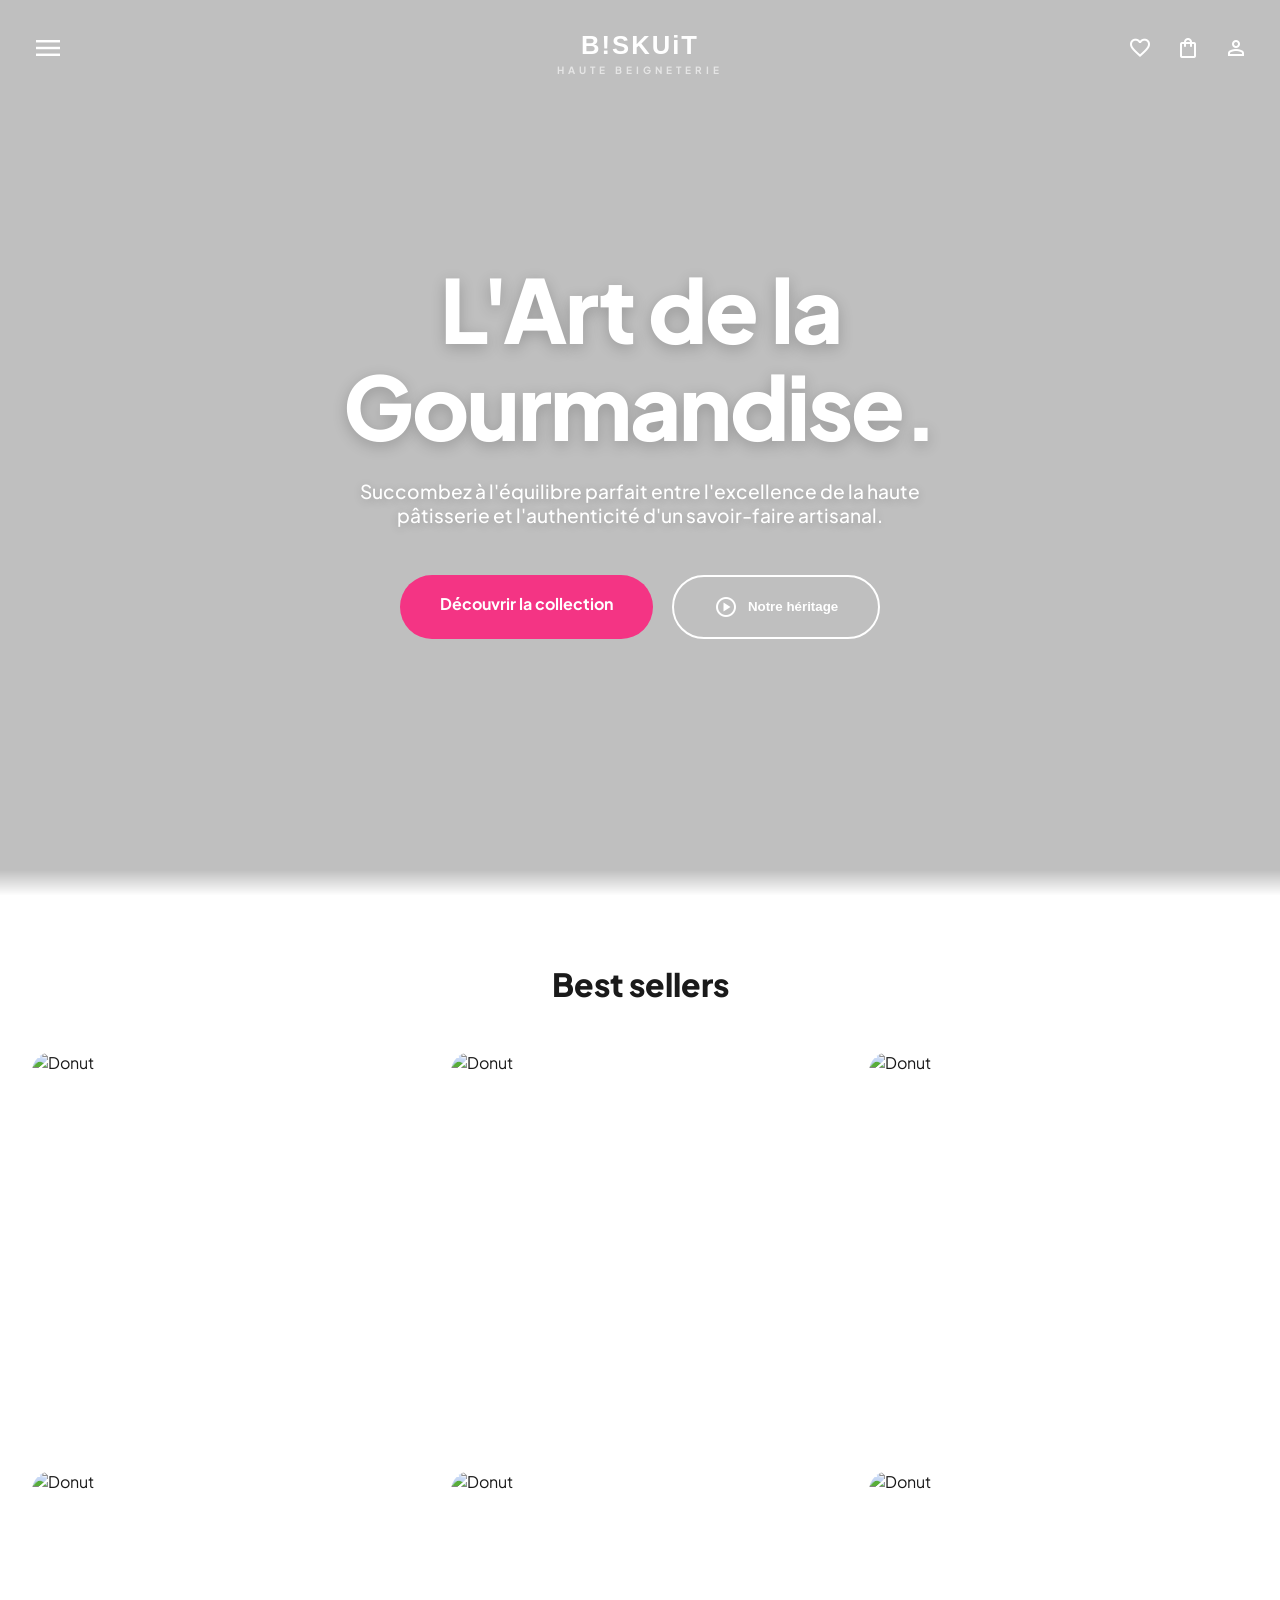
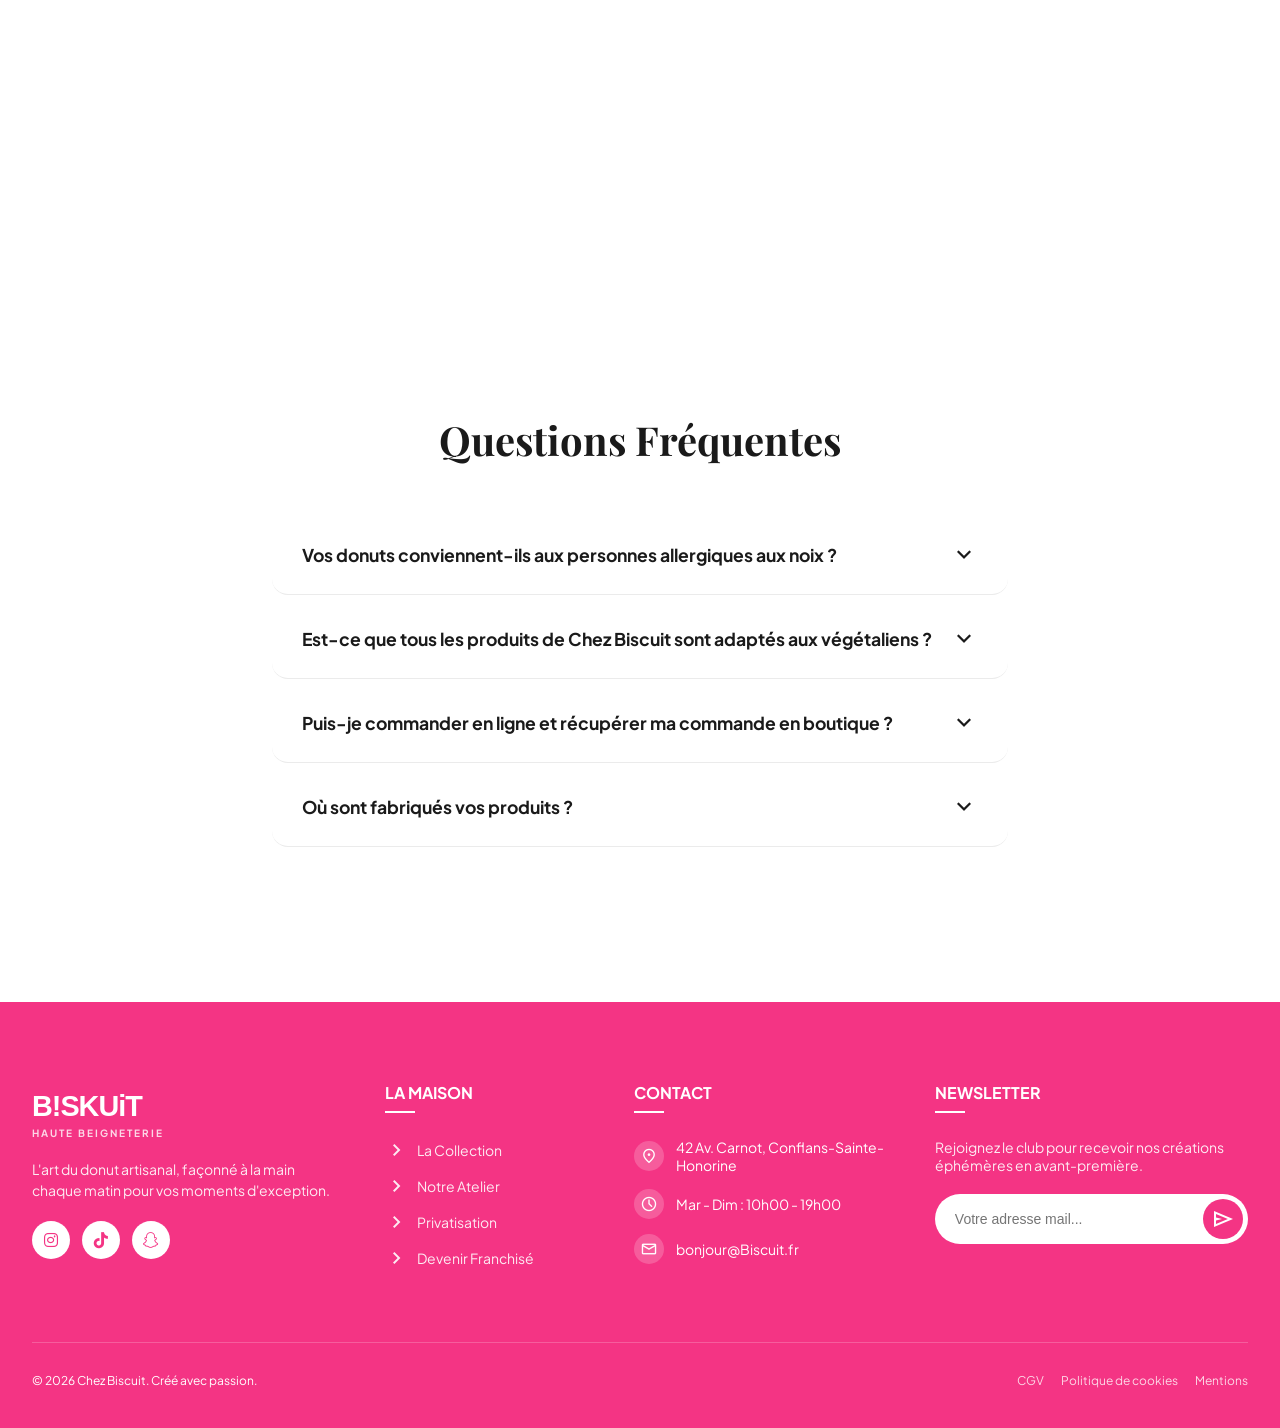
==== index.html @ c24f60f7 "Add files via upload" ====
<!DOCTYPE html>
<html lang="fr">
<head>
    <meta charset="utf-8"/>
    <meta content="width=device-width, initial-scale=1.0" name="viewport"/>
    <title>Chez Biscuit | Salon de thé </title>
    
    <link href="https://fonts.googleapis.com/css2?family=Plus+Jakarta+Sans:wght@300;400;500;600;700;800&family=Playfair+Display:ital,wght@0,700;1,700&family=Montserrat:wght@300;400;600&display=swap" rel="stylesheet">
    <link href="https://fonts.googleapis.com/css2?family=Material+Symbols+Outlined:wght,FILL@100..700,0..1&display=swap" rel="stylesheet"/>
        <link rel="stylesheet" href="https://cdnjs.cloudflare.com/ajax/libs/font-awesome/6.0.0/css/all.min.css"> 

    <style>
        :root {
            --accent-pink: #f43484; 
            --text-dark: #1A1A1A;
            --white: #ffffff;
            --border-soft: rgba(0, 0, 0, 0.08);
            --transition: all 0.4s cubic-bezier(0.16, 1, 0.3, 1);
        }

        * { margin: 0; padding: 0; box-sizing: border-box; }
        
        body {
            font-family: 'Plus Jakarta Sans', sans-serif;
            background-color: #fff;
            color: var(--text-dark);
            -webkit-font-smoothing: antialiased;
        }

        /* --- HEADER & VIDEO --- */
        .hero-section {
            position: relative;
            height: 100vh;
            width: 100%;
            display: flex;
            align-items: center; 
            justify-content: center; 
            overflow: hidden;
        }

        .video-bg { 
            position: absolute; 
            inset: 0; 
            width: 100%; 
            height: 100%; 
            object-fit: cover; 
            z-index: -1; 
        }

        .header-overlay-dark { 
            position: absolute; 
            inset: 0; 
            background: rgba(0, 0, 0, 0.25); 
            z-index: 0; 
        }

        /* --- NAVBAR --- */
       

        .navbar.scrolled {
            padding: 0.8rem 0;
            background: rgba(255, 255, 255, 0.7);
            border-bottom: 1px solid #eee;
        }

        .nav-container {
            max-width: 1400px;
            margin: 0 auto;
            display: flex;
            justify-content: space-between;
            align-items: center;
            padding: 0 2rem;
        }

        .nav-left { flex: 1; }
        .menu-trigger { cursor: pointer; font-size: 28px !important; color: var(--text-dark); transition: 0.3s;font-weight: 400; }
.logo-center { 
    text-align: center; 
    color: inherit; 
    flex: 2;
    transition: var(--transition);
    /* On retire le text-transform: uppercase pour ne pas écraser le "i" minuscule */
}

.logo-text { 
    font-family: 'Inter', sans-serif;
    font-weight: 800;
    font-size: 1.6rem; 
    letter-spacing: 2px;
    display: block;
    text-transform: none;
}

/* Style spécifique pour parfaire le "!" et le "i" */
.logo-text span {
    font-weight: 700; /* Légèrement plus épais pour équilibrer le visuel */
    display: inline-block;
}
        .logo-subtext { font-size: 10px; letter-spacing: 4px; display: block; opacity: 0.6; font-weight: 700; margin-top: -4px; text-transform: uppercase; }
        .nav-right { display: flex; gap: 24px; align-items: center; color: #000; flex: 1; justify-content: flex-end; }
/* --- NAVBAR (ÉTAT INITIAL : TRANSPARENT & BLANC) --- */
.navbar {
    padding: 1.5rem 0;
    background: transparent; /* Pas de fond au début */
    position: fixed;
    top: 0; 
    width: 100%; 
    z-index: 2000;
    transition: var(--transition);
    color: #ffffff; /* Texte et icônes en blanc par défaut */
}

/* --- ÉTAT AU SCROLL (DEVIENT BLANC & NOIR) --- */
.navbar.scrolled {
    padding: 0.8rem 0;
    background: rgb(255, 255, 255,0.8);
    backdrop-filter: blur(15px);
    -webkit-backdrop-filter: blur(15px);
    border-bottom: 1px solid transparent;
    color: var(--text-dark); /* Le texte passe en noir via l'héritage */
}

/* On force le changement de couleur pour les éléments spécifiques */
.navbar.scrolled .logo-center,
.navbar.scrolled .menu-trigger,
.navbar.scrolled .nav-right {
    color: var(--text-dark);
}

.nav-container {
    max-width: 1400px;
    margin: 0 auto;
    display: flex;
    justify-content: space-between;
    align-items: center;
    padding: 0 2rem;
}

.nav-left { flex: 1; }

/* Couleur héritée pour l'icône menu */
.menu-trigger { 
    cursor: pointer; 
    font-size: 32px !important; 
    color: inherit; 
    transition: 0.3s;
}

.logo-center { 
    text-align: center; 
    color: inherit; 
    flex: 2;
    transition: var(--transition);
    text-transform: uppercase;
}

.nav-right { 
    display: flex; 
    gap: 24px; 
    align-items: center; 
    color: inherit; 
    flex: 1; 
    justify-content: flex-end;
}
/* Couleur initiale de l'icône dans la navbar transparente */
.navbar .nav-right a .material-symbols-outlined {
    color: #ffffff;
    transition: color 0.4s cubic-bezier(0.16, 1, 0.3, 1);
}

/* Couleur de l'icône une fois que la navbar a la classe .scrolled */
.navbar.scrolled .nav-right a .material-symbols-outlined {
    color: var(--text-dark); /* Devient noir (#1A1A1A) */
}
        /* --- HERO CONTENT --- */
        .hero-content { 
            position: relative; 
            z-index: 10; 
            text-align: center;
            max-width: 900px;
            padding: 0 2rem;
            width: 100%;
        }

        .hero-title { 
            font-size: clamp(2.5rem, 7vw, 5.5rem); 
            font-weight: 800;
            color: #fff; 
            line-height: 1.1; 
            margin-bottom: 1.5rem;
            letter-spacing: -2px;
            text-shadow: 0 4px 15px rgba(0,0,0,0.2);
        }

        .hero-subtitle { 
            font-size: 1.2rem; 
            color: #fff; 
            max-width: 650px; 
            margin: 0 auto 3rem auto; 
            font-weight: 500;
            text-shadow: 0 2px 10px rgba(0,0,0,0.2);
        }

        .hero-btns { display: flex; gap: 1.2rem; justify-content: center; flex-wrap: wrap; }
        .btn-primary-solid { background: var(--accent-pink); color: white; padding: 18px 40px; border-radius: 100px; font-weight: 700; border: none; text-decoration: none; transition: 0.3s; }
        .btn-outline-white { border: 2px solid white; color: white; padding: 18px 40px; border-radius: 100px; font-weight: 700; display: flex; align-items: center; gap: 10px; cursor: pointer; background: transparent; transition: 0.3s; }

        /* --- GRID & IMAGES --- */
        .container { max-width: 1280px; margin: 0 auto; padding: 0 2rem; }

        .bakery-grid {
            display: grid;
            grid-template-columns: repeat(3, 1fr);
            gap: 2.5rem;
        }

        .pastry-card {
            background: var(--white);
            overflow: hidden;
            border-radius: 20px;
            position: relative;
            /* Empêche les clics fantômes sur mobile */
            -webkit-tap-highlight-color: transparent;
        }

        .image-container {
            background-color: #fff;
            aspect-ratio: 1/1;
            position: relative;
            overflow: hidden;
            width: 100%;
        }

        .pastry-image {
            width: 100%;
            height: 100%;
            object-fit: contain;
            display: block;
            transition: 0.6s cubic-bezier(0.165, 0.84, 0.44, 1);
        }

        /* --- OVERLAY (CACHÉ PAR DÉFAUT) --- */
        .overlay-voir-plus {
            position: absolute;
            top: 0; left: 0; width: 100%; height: 100%;
            background: rgba(255, 255, 255, 0.85);
            backdrop-filter: blur(8px);
            -webkit-backdrop-filter: blur(8px);
            display: flex;
            align-items: center;
            justify-content: center;
            opacity: 0; /* Caché */
            visibility: hidden;
            transition: all 0.4s ease;
            flex-direction: column;
            gap: 12px;
            z-index: 5;
        }

        .overlay-voir-plus p {
            font-weight: 700;
            color: var(--text-dark);
            transform: translateY(10px);
            transition: transform 0.4s ease;
        }

        .btn-plus {
            background: var(--text-dark);
            color: white;
            padding: 10px 24px;
            border-radius: 100px;
            font-size: 11px;
            font-weight: 700;
            text-transform: uppercase;
            text-decoration: none;
        }

        /* AFFICHAGE AU HOVER (PC) ET AU TOUCH (MOBILE) */
        .pastry-card:hover .overlay-voir-plus,
        .pastry-card:active .overlay-voir-plus {
            opacity: 1;
            visibility: visible;
        }
        
        .pastry-card:hover .overlay-voir-plus p {
            transform: translateY(0);
        }

        .pastry-card:hover .pastry-image {
            transform: scale(1.1);
        }

        /* --- MOBILE DRAWER --- */
        .mobile-nav-card {
            position: fixed;
            top: 85px; left: 20px;
            width: 260px;
            background: white;
            border-radius: 24px;
            box-shadow: 0 20px 40px rgba(0,0,0,0.1);
            z-index: 3000;
            padding: 12px;
            opacity: 0;
            visibility: hidden;
            transform: translateY(-10px);
            transition: var(--transition);
        }
        .mobile-nav-card.active { opacity: 1; visibility: visible; transform: translateY(0); }
        .card-link { text-decoration: none; color: var(--text-dark); font-weight: 600; padding: 12px 16px; border-radius: 16px; display: flex; align-items: center; gap: 12px; }

        /* --- MEDIA QUERIES --- */
        @media (max-width: 1024px) {
            .bakery-grid { grid-template-columns: repeat(2, 1fr); }
        }

        @media (max-width: 768px) {
            .nav-container { padding: 0 1.2rem; }
            .hero-title { font-size: 2.8rem; }
            .bakery-grid { grid-template-columns: 1fr; }
            .desktop-only { display: none !important; }
            
            /* On s'assure que l'overlay n'est PAS visible par défaut ici */
            .overlay-voir-plus {
                opacity: 0;
                visibility: hidden;
            }
        }
   /* --- SECTION FAQ EN ENTIER --- */
.faq-section {
    padding: 100px 0;
    background-color: #fff; /* Fond légèrement grisé pour détacher la section */
}

.container-small {
    max-width: 800px;
    margin: 0 auto;
    padding: 0 2rem;
}

/* Titre de la FAQ */
.faq-section h2.serif {
    text-align: center;
    margin-bottom: 50px;
    font-family: 'Playfair Display', serif;
    font-size: 2.5rem;
    font-weight: 700;
    color: var(--text-dark);
}

/* Conteneur de chaque question */
.faq-item {
    background-color: #ffffff;
    border-bottom:  1px solid var(--border-soft);
    border-radius: 16px; /* Bords arrondis modernes */
    margin-bottom: 5px;
    overflow: hidden;
    transition: all 0.3s ease;
}

.faq-item:hover {
    border-color: var(--border-soft); /* Bordure rose au survol */
    box-shadow: 0 10px 20px rgba(0,0,0,0.05);
}

/* Style du bouton de la question */
.faq-question {
    width: 100%;
    display: flex;
    justify-content: space-between;
    align-items: center;
    padding: 25px 30px;
    background: none;
    border: none;
    font-size: 1.1rem;
    font-weight: 700;
    color: var(--text-dark);
    text-align: left;
    cursor: pointer;
    font-family: 'Plus Jakarta Sans', sans-serif;
    transition: color 0.3s ease;
}

/* Icône flèche (Expand More) */
.faq-question .material-symbols-outlined {
    color: #1A1A1A;
    transition: transform 0.4s cubic-bezier(0.16, 1, 0.3, 1);
    font-size: 28px;
}

/* État quand la question est ouverte */
.faq-item.active {
    border-color: var(--border-soft);
}

.faq-item.active .faq-question {
    color: #1A1A1A;
}

.faq-item.active .material-symbols-outlined {
    transform: rotate(180deg); /* La flèche se tourne vers le haut */
}

/* Conteneur de la réponse (Accordéon) */
.faq-answer {
    max-height: 0; /* Caché par défaut */
    overflow: hidden;
    transition: all 0.5s cubic-bezier(0, 1, 0, 1); /* Animation fluide */
    background-color: #fff;
}

.faq-answer p {
    padding: 0 30px 30px 30px;
    font-size: 1rem;
    line-height: 1.6;
    color: #000;
}

/* Quand l'item a la classe active (via JS), on affiche la réponse */
.faq-item.active .faq-answer {
    max-height: 500px; /* Hauteur max suffisante pour le contenu */
    transition: all 0.5s cubic-bezier(1, 0, 1, 0);
}

/* RESPONSIVE FAQ */
@media (max-width: 768px) {
    .faq-section {
        padding: 60px 0;
    }
    
    .faq-section h2.serif {
        font-size: 2rem;
    }

    .faq-question {
        padding: 20px;
        font-size: 1rem;
    }

    .faq-answer p {
        padding: 0 20px 20px 20px;
        font-size: 0.95rem;
    }
}

       /* --- FOOTER --- */
        .site-footer {
            background-color: #f43484; 
            color: #ffffff;
            padding: 80px 0 40px;
            font-family: 'Plus Jakarta Sans', sans-serif;
            margin-top: 50px;
        }

        .container { max-width: 1300px; margin: 0 auto; padding: 0 2rem; }

        .footer-grid {
            display: grid;
            grid-template-columns: 1.5fr 1fr 1fr 1.2fr;
            gap: 40px;
            margin-bottom: 60px;
            align-items: start;
        }

        .footer-logo .logo-text { font-size: 1.8rem; font-weight: 800; letter-spacing: -1px; display: block; line-height: 1.5; }
        .footer-logo .logo-subtext { font-size: 10px; letter-spacing: 2px; opacity: 0.9;  }
        .footer-tagline { font-size: 14px; margin: 20px 0; line-height: 1.6; max-width: 300px; opacity: 0.9; }

        .footer-socials { display: flex; gap: 12px; }
        .social-link {
            width: 40px; height: 40px; background: #ffffff; color: #f43484 !important;
            border-radius: 50%; display: flex; align-items: center; justify-content: center;
            text-decoration: none; transition: 0.3s ease;
        }
        .social-link:hover { transform: translateY(-5px); background: #1A1A1A; color: #fff !important; }

        .footer-heading { font-size: 16px; font-weight: 700; margin-bottom: 25px; position: relative; padding-bottom: 10px; }
        .footer-heading::after { content: ''; position: absolute; left: 0; bottom: 0; width: 30px; height: 2px; background: #ffffff; }

        .footer-links { list-style: none; padding: 0; }
        .footer-links li { margin-bottom: 15px; }
        .footer-links a { color: #ffffff; text-decoration: none; font-size: 14px; display: flex; align-items: center; gap: 10px; opacity: 0.9; transition: 0.3s; }
        .footer-links a:hover { opacity: 1; padding-left: 5px; }

        .info-item { display: flex; align-items: center; gap: 15px; margin-bottom: 18px; font-size: 14px; }
        .info-item span { background: rgba(255,255,255,0.2); padding: 8px; border-radius: 50%; font-size: 18px; }

        .news-text { font-size: 14px; margin-bottom: 20px; opacity: 0.9; }
        .newsletter-group { display: flex; background: #ffffff; border-radius: 50px; padding: 5px 5px 5px 20px; align-items: center; }
        .news-input { flex: 1; border: none; background: none; outline: none; padding: 10px 0; font-size: 14px; color: #333; }
        .news-btn { background: #f43484; color: #ffffff; border: none; width: 45px; height: 45px; border-radius: 50%; cursor: pointer; display: flex; align-items: center; justify-content: center; transition: 0.3s; }
        .news-btn:hover { background: #1A1A1A; }

        .footer-bottom { border-top: 1px solid rgba(255,255,255,0.2); padding-top: 30px; display: flex; justify-content: space-between; align-items: center; font-size: 13px; }
        .footer-legal a { color: #fff; text-decoration: none; margin-left: 20px; opacity: 0.8; }
        .footer-legal a:hover { opacity: 1; }

        @media (max-width: 1024px) {
            .footer-grid { grid-template-columns: 1fr 1fr; gap: 50px; }
        }
        @media (max-width: 768px) {
            .site-footer { padding: 60px 0 30px; }
            .footer-grid { grid-template-columns: 1fr; text-align: center; gap: 40px; }
            .footer-logo, .footer-heading::after { display: flex; flex-direction: column; align-items: center; }
            .footer-heading::after { left: 50%; transform: translateX(-50%); }
            .footer-tagline { margin: 20px auto; }
            .footer-socials, .footer-links a, .info-item, .newsletter-group { justify-content: center; }
            .info-item { flex-direction: column; gap: 5px; }
            .footer-bottom { flex-direction: column; gap: 20px; text-align: center; }
            .footer-legal { display: flex; flex-direction: column; gap: 10px; }
            .footer-legal a { margin: 0; }
        }

/* --- FOOTER RESPONSIVE OPTIMISÉ --- */
.site-footer {
    background-color: #f43484; /* Ton rose exact */
    color: #ffffff;
    padding: 80px 0 40px;
    font-family: 'Plus Jakarta Sans', sans-serif;
    margin-top: 50px;
}

.footer-grid {
    display: grid;
    grid-template-columns: 1.2fr 0.8fr 1fr 1.2fr;
    gap: 40px;
    align-items: start;
    margin-bottom: 60px;
}

.footer-logo .logo-text {
    font-size: 1.8rem;
    font-weight: 800;
    letter-spacing: -1px;
    display: block;
    color: #fff;
}

.footer-logo .logo-subtext {
    font-size: 10px;
    letter-spacing: 2px;
    opacity: 0.8;
    color: #fff;
    text-transform: uppercase;
}

.footer-tagline {
    font-size: 14px;
    margin: 20px 0;
    line-height: 1.5;
    max-width: 300px;
}

.footer-heading {
    font-size: 16px;
    font-weight: 700;
    margin-bottom: 25px;
    position: relative;
    padding-bottom: 10px;
    color: #fff;
    text-transform: uppercase;
}

.footer-heading::after {
    content: '';
    position: absolute;
    left: 0;
    bottom: 0;
    width: 30px;
    height: 2px;
    background: #fff;
}

.footer-links { list-style: none; padding: 0; }
.footer-links li { margin-bottom: 12px; }
.footer-links a { 
    color: #fff; 
    text-decoration: none; 
    font-size: 14px; 
    display: flex; 
    align-items: center; 
    gap: 8px; 
    transition: 0.3s;
}
.footer-links a:hover { opacity: 0.7; transform: translateX(5px); }

.info-item { display: flex; align-items: center; gap: 12px; margin-bottom: 15px; font-size: 14px; }
.info-item span { background: rgba(255,255,255,0.2); padding: 6px; border-radius: 50%; font-size: 18px; }

/* Newsletter - Style Pill */
.newsletter-group {
    display: flex;
    background: #fff;
    border-radius: 50px;
    padding: 5px;
    margin-top: 15px;
    max-width: 100%;
}
.news-input {
    flex: 1;
    border: none;
    padding: 10px 15px;
    border-radius: 50px;
    outline: none;
    font-size: 14px;
    width: 100%;
}
.news-btn {
    background: #f43484;
    color: #fff;
    border: none;
    width: 40px;
    height: 40px;
    border-radius: 50%;
    cursor: pointer;
    display: flex;
    align-items: center;
    justify-content: center;
    transition: 0.3s;
}
.news-btn:hover { background: #1A1A1A; }

/* Réseaux Sociaux */
.footer-socials { display: flex; gap: 12px; margin-top: 20px; }
.social-link {
    width: 38px;
    height: 38px;
    background: #fff;
    color: #f43484 !important;
    border-radius: 50%;
    display: flex;
    align-items: center;
    justify-content: center;
    text-decoration: none;
    transition: 0.3s;
}
.social-link:hover { transform: translateY(-3px); background: #1A1A1A; color: #fff !important; }

/* Bas de page */
.footer-bottom {
    border-top: 1px solid rgba(255,255,255,0.2);
    padding-top: 30px;
    display: flex;
    justify-content: space-between;
    align-items: center;
    font-size: 12px;
}
.footer-legal a { color: #fff; text-decoration: none; margin-left: 15px; }

/* --- MEDIA QUERIES (Le coeur du Responsive) --- */

@media (max-width: 1024px) {
    .footer-grid {
        grid-template-columns: 1fr 1fr; /* 2 colonnes sur tablette */
        gap: 50px;
    }
}

@media (max-width: 768px) {
    .site-footer { padding: 60px 0 30px; }
    
    .footer-grid {
        grid-template-columns: 1fr; /* 1 colonne sur mobile */
        text-align: center;
        gap: 40px;
    }

    .footer-tagline { margin: 20px auto; }
    
    .footer-heading::after {
        left: 50%;
        transform: translateX(-50%); /* Centre le trait sous le titre */
    }

    .footer-links a, .info-item {
        justify-content: center; /* Centre les liens et infos de contact */
    }

    .footer-socials {
        justify-content: center;
    }

    .newsletter-group {
        max-width: 350px;
        margin: 15px auto;
    }

    .footer-bottom {
        flex-direction: column; /* Empile le copyright et les mentions légales */
        gap: 20px;
        text-align: center;
    }

    .footer-legal a {
        margin: 0 10px;
    }
}
/* --- STYLE LOGO IMAGE --- */
/* --- STYLE LOGO IMAGE --- */
.logo-img {
    height: 100px; /* Taille initiale (grande) */
    width: 350px;
    transition: all 0.4s ease; /* Animation fluide de la taille */
    display: block;
    margin: 0 auto;
    object-fit: cover; /* Important : évite de déformer l'image */
}

/* TAILLE RÉDUITE AU SCROLL */
.navbar.scrolled .logo-img {
    height: 80px; /* Taille une fois qu'on a scrollé */
     width: 270px;

}

/* Visibilité des logos */
.navbar .logo-dark { display: none; }
.navbar .logo-light { display: block; }

.navbar.scrolled .logo-light { display: none; }
.navbar.scrolled .logo-dark { display: block; }

/* Ajustement mobile (pour ne pas prendre tout l'écran) */
@media (max-width: 768px) {
    .logo-img {
        height: 60px;
    }
    .navbar.scrolled .logo-img {
        height: 40px;
    }
}
.fade-overlay {
    position: absolute;
    bottom: 0;
    left: 0;
    width: 100%;
    height: 30px; /* Ajustez cette hauteur si vous voulez un dégradé plus ou moins long */
    background: linear-gradient(to top, rgba(255,255,255,1) 15%, rgba(255,255,255,0) 100%);
    pointer-events: none; /* Laisse passer les clics au cas où des boutons seraient dessous */
    z-index: 15; /* S'assure que le dégradé passe bien au-dessus de la vidéo */
}

/* --- VERSION FINALE CHATBOT RESPONSIVE --- */
@media (max-width: 650px) {
    body.show-chatbot {
        overflow: hidden !important; /* Empêche le site de défiler derrière le chat */
    }

    .chatbot {
        position: fixed !important;
        top: 0 !important;
        left: 0 !important;
        width: 100% !important;
        height: 100vh !important; /* Force à prendre la hauteur totale réelle de l'écran */
        max-height: 100vh !important;
        border-radius: 0 !important;
        border: none !important;
        display: flex !important;
        flex-direction: column !important;
        z-index: 99999 !important; /* S'assure que rien ne passe par-dessus */
        background: #fff !important; /* Force le fond blanc opaque pour cacher les donuts derrière */
    }

    .chatbot header {
        flex-shrink: 0 !important;
    }

    .chatbot .chatbox {
        flex: 1 !important; /* Force la boîte à occuper 100% de l'espace vide disponible */
        height: auto !important;
        overflow-y: auto !important;
        padding: 20px !important;
    }

    .chatbot .chat-input {
        flex-shrink: 0 !important;
        background: #fff !important;
        border-top: 1px solid rgba(0,0,0,0.08) !important;
        padding: 15px 20px !important;
    }
}
    </style>
</head>
<body>

<header class="hero-section">
    <video autoplay muted loop playsinline class="video-bg">
        <source src="image/donut.mp4" type="video/mp4">
    </video>
    <div class="header-overlay-dark"></div>

    <nav class="navbar" id="mainNavbar">
        <div class="nav-container">
            <div class="nav-left">
                <span class="material-symbols-outlined menu-trigger" id="openBtn">menu</span>
            </div>
      <div class="logo-center">
    <a href="index.html" style="text-decoration: none; color: inherit;">
        <!-- Remplacement de ChezBiskuit pour matcher exactement l'image -->
        <span class="logo-text" style="line-height: 1.7;">B<span>!</span>SKU<span>i</span>T</span>
        <span class="logo-subtext">HAUTE BEIGNETERIE</span>
    </a>
</div>
            <div class="nav-right">
<a href="favoris.html">
    <span class="material-symbols-outlined desktop-only">favorite</span>
</a>
                <a href="panier.html" class="desktop-only" style="color: inherit;"><span class="material-symbols-outlined">shopping_bag</span></a>
<div class="user-menu-wrapper" style="position: relative;">
     <a href="connexion.html" style="color: inherit;"><span class="material-symbols-outlined" id="userBtn" style="cursor:pointer;">person</span></a>
  
</div>    
    </div>
        </div>
    </nav>

    <div id="mobileDrawer" class="mobile-nav-card">
        <div class="card-inner">
            <a href="index.html" class="card-link"style="background: var(--accent-pink); color: white; margin-top: 10px;">
                <span class="material-symbols-outlined">home</span>Accueil
            </a>
            <a href="donut.html" class="card-link">
                <span class="material-symbols-outlined">restaurant_menu</span>La Carte
            </a>
            <a href="panier.html" class="card-link">
                <span class="material-symbols-outlined">shopping_bag</span>Mon Panier
            </a>
            <a href="histoire.html" class="card-link">
                <span class="material-symbols-outlined">history_edu</span>Histoire
            </a>
            <a href="evenement.html" class="card-link">
                <span class="material-symbols-outlined">celebration</span>Evènement
            </a>

              <a href="favoris.html" class="card-link">
                <span class="material-symbols-outlined">favorite</span>Favoris
            </a>


            <a href="#" class="card-link" >
                <span class="material-symbols-outlined">shopping_cart_checkout</span>Commander
            </a>
        </div>
    </div>

   <div class="hero-content">
    <h1 class="hero-title">L'Art de la Gourmandise.</h1>
    <p class="hero-subtitle">
        Succombez à l'équilibre parfait entre l'excellence de la haute pâtisserie et l'authenticité d'un savoir-faire artisanal.
    </p>
    <div class="hero-btns">
        <a href="donut.html" class="btn-primary-solid">Découvrir la collection</a>
        <button class="btn-outline-white">
            <span class="material-symbols-outlined">play_circle</span> Notre héritage
        </button>
    </div>


</div>
<div class="fade-overlay"></div>
</header>

<main class="container" style="padding: 4rem 2rem;">
    <h2 style="text-align: center; margin-bottom: 3rem; font-weight: 800; font-size: 2rem;">Best sellers</h2>

    <div class="bakery-grid">
        <div class="pastry-card">
            <div class="image-container">
                <img src="image/d11_modifie.png" class="pastry-image" alt="Donut">
                <div class="overlay-voir-plus">
                    <p>Donuts Mms</p>
                    <a href="detail_produit.html" class="btn-plus">Voir plus</a>
                </div>
            </div>
        </div>
        
        <div class="pastry-card">
            <div class="image-container">
                <img src="image/d2.jpg" class="pastry-image" alt="Donut">
                <div class="overlay-voir-plus">
                    <p>Matcha Zen</p>
                    <a href="detail_produit.html" class="btn-plus">Voir plus</a>
                </div>
            </div>
        </div>

        <div class="pastry-card">
            <div class="image-container">
                <img src="image/d7_modifie.png" class="pastry-image" alt="Donut">
                <div class="overlay-voir-plus">
                    <p>Honey Glaze</p>
                    <a href="detail_produit.html" class="btn-plus">Voir plus</a>
                </div>
            </div>
        </div>

          <div class="pastry-card">
            <div class="image-container">
                <img src="image/d9_modifie.png" class="pastry-image" alt="Donut">
                <div class="overlay-voir-plus">
                    <p>Donuts Mms</p>
                    <a href="detail_produit.html" class="btn-plus">Voir plus</a>
                </div>
            </div>
        </div>
        
        <div class="pastry-card">
            <div class="image-container">
                <img src="image/d10µ.jpg" class="pastry-image" alt="Donut">
                <div class="overlay-voir-plus">
                    <p>Matcha Zen</p>
                    <a href="detail_produit.html" class="btn-plus">Voir plus</a>
                </div>
            </div>
        </div>

        <div class="pastry-card">
            <div class="image-container">
                <img src="image/d8.jpg" class="pastry-image" alt="Donut">
                <div class="overlay-voir-plus">
                    <p>Honey Glaze</p>
                    <a href="detail_produit.html" class="btn-plus">Voir plus</a>
                </div>
            </div>
        </div>
    </div>
    
</main>
<section class="faq-section">
    <div class="container-small">
        <h2 class="serif">Questions Fréquentes</h2>
        
        <div class="faq-item">
            <button class="faq-question">
                Vos donuts conviennent-ils aux personnes allergiques aux noix ?
                <span class="material-symbols-outlined">expand_more</span>
            </button>
            <div class="faq-answer">
                <p>Bien que nous fassions très attention, tous nos produits sont préparés dans un environnement manipulant des fruits à coque.</p>
            </div>
        </div>

        <div class="faq-item">
            <button class="faq-question">
                Est-ce que tous les produits de Chez Biscuit sont adaptés aux végétaliens ?
                <span class="material-symbols-outlined">expand_more</span>
            </button>
            <div class="faq-answer">
                <p>Nous proposons une large gamme de donuts et bento cakes 100% vegan sans compromis sur le goût.</p>
            </div>
        </div>

        <div class="faq-item">
            <button class="faq-question">
                Puis-je commander en ligne et récupérer ma commande en boutique ?
                <span class="material-symbols-outlined">expand_more</span>
            </button>
            <div class="faq-answer">
                <p>Oui, choisissez l'option "Click & Collect" au moment du paiement pour retirer votre commande gratuitement.</p>
            </div>
        </div>

        <div class="faq-item">
            <button class="faq-question">
                Où sont fabriqués vos produits ?
                <span class="material-symbols-outlined">expand_more</span>
            </button>
            <div class="faq-answer">
                <p>Tous nos produits sont fabriqués localement dans notre atelier principal.</p>
            </div>
        </div>
    </div>
</section>

<footer class="site-footer">
    <div class="container">
        <div class="footer-grid">
            
            <div class="footer-col branding">
                <div class="footer-logo">
                     <a href="index.html" style="text-decoration: none; color: inherit;">
        <!-- Remplacement de ChezBiskuit pour matcher exactement l'image -->
        <span class="logo-text" style="line-height: 1.7;">B<span>!</span>SKU<span>i</span>T</span>
    </a>
                    <span class="logo-subtext">HAUTE BEIGNETERIE</span>
                </div>
                <p class="footer-tagline">L'art du donut artisanal, façonné à la main chaque matin pour vos moments d'exception.</p>
                <div class="footer-socials">
                    <a href="https://www.instagram.com/biskuit_conflans/reels/" class="social-link"><i class="fab fa-instagram"></i></a>
                    <a href="https://www.tiktok.com/@homedonutsconflans" class="social-link"><i class="fab fa-tiktok"></i></a>
                    <a href="#" class="social-link"><i class="fab fa-snapchat"></i></a>
                </div>
            </div>

            <div class="footer-col">
                <h4 class="footer-heading">La Maison</h4>
                <ul class="footer-links">
                    <li><a href="donut.html"><span class="material-symbols-outlined">chevron_right</span>La Collection</a></li>
                    <li><a href="histoire.html"><span class="material-symbols-outlined">chevron_right</span>Notre Atelier</a></li>
                    <li><a href="evenement.html"><span class="material-symbols-outlined">chevron_right</span>Privatisation</a></li>
                    <li><a href="#"><span class="material-symbols-outlined">chevron_right</span>Devenir Franchisé</a></li>
                </ul>
            </div>

            <div class="footer-col">
                <h4 class="footer-heading">Contact</h4>
                <div class="contact-info">
                    <div class="info-item">
                        <span class="material-symbols-outlined">location_on</span>
                        <p>42 Av. Carnot, Conflans-Sainte-Honorine</p>
                    </div>
                    <div class="info-item">
                        <span class="material-symbols-outlined">schedule</span>
                        <p>Mar - Dim : 10h00 - 19h00</p>
                    </div>
                    <div class="info-item">
                        <span class="material-symbols-outlined">mail</span>
                        <p>bonjour@Biscuit.fr</p>
                    </div>
                </div>
            </div>

            <div class="footer-col">
                <h4 class="footer-heading">Newsletter</h4>
                <p class="news-text">Rejoignez le club pour recevoir nos créations éphémères en avant-première.</p>
                <div class="newsletter-group">
                    <input type="email" placeholder="Votre adresse mail..." class="news-input">
                    <button class="news-btn">
                        <span class="material-symbols-outlined">send</span>
                    </button>
                </div>
            </div>

        </div>

        <div class="footer-bottom">
            <p>© 2026 Chez Biscuit. Créé avec passion.</p>
            <div class="footer-legal">
                <a href="#">CGV</a>
                <a href="#">Politique de cookies</a>
                <a href="#">Mentions</a>
            </div>
        </div>
    </div>
</footer>


<script>
    document.addEventListener('DOMContentLoaded', () => {
        const navbar = document.getElementById('mainNavbar');
        const openBtn = document.getElementById('openBtn');
        const drawer = document.getElementById('mobileDrawer');

        window.addEventListener('scroll', () => {
            if (window.scrollY > 50) {
                navbar.classList.add('scrolled');
            } else {
                navbar.classList.remove('scrolled');
            }
        });

        openBtn.onclick = (e) => {
            e.stopPropagation();
            drawer.classList.toggle('active');
            openBtn.innerText = drawer.classList.contains('active') ? 'close' : 'menu';
        };

        document.addEventListener('click', (e) => {
            if (!drawer.contains(e.target) && e.target !== openBtn) {
                drawer.classList.remove('active');
                openBtn.innerText = 'menu';
            }
        });
    });

    // LOGIQUE FAQ (ACCORDÉON)
const faqItems = document.querySelectorAll('.faq-item');
faqItems.forEach(item => {
    const question = item.querySelector('.faq-question');
    question.addEventListener('click', () => {
        const isActive = item.classList.contains('active');
        // Optionnel : Fermer les autres questions ouvertes
        faqItems.forEach(i => i.classList.remove('active')); 
        
        if (!isActive) item.classList.add('active'); 
    });
});
document.addEventListener('DOMContentLoaded', () => {
    const chatbotToggler = document.querySelector(".chatbot-toggler");
    const iconChat = document.querySelector(".icon-chat");
    const iconClose = document.querySelector(".icon-close");
    const chatInput = document.querySelector(".chat-input textarea");
    const sendChatBtn = document.querySelector("#send-btn");
    const chatbox = document.querySelector(".chatbox");

    // FONCTION OUVERTURE / FERMETURE
    chatbotToggler.addEventListener("click", () => {
        document.body.classList.toggle("show-chatbot");
        
        // Change l'icône (petit switch entre l'étoile et la croix)
        if (document.body.classList.contains("show-chatbot")) {
            iconChat.style.display = "none";
            iconClose.style.display = "block";
        } else {
            iconChat.style.display = "block";
            iconClose.style.display = "none";
        }
    });

    const createChatLi = (message, className) => {
        const chatLi = document.createElement("li");
        chatLi.classList.add("chat", className);
        chatLi.innerHTML = `<p>${message}</p>`;
        return chatLi;
    }

    const handleChat = () => {
        const userMessage = chatInput.value.trim();
        if(!userMessage) return;
        chatInput.value = "";

        // Message Utilisateur
        chatbox.appendChild(createChatLi(userMessage, "outgoing"));
        chatbox.scrollTo(0, chatbox.scrollHeight);

        // Réponse IA simulée
        setTimeout(() => {
            const incomingChatLi = createChatLi("Je prépare votre réponse... ✨", "incoming");
            chatbox.appendChild(incomingChatLi);
            chatbox.scrollTo(0, chatbox.scrollHeight);

            setTimeout(() => {
                incomingChatLi.querySelector("p").textContent = "C'est noté ! Un de nos chefs pâtissiers va vous répondre d'ici quelques instants. En attendant, nos donuts Mms sont en promotion ! 🍩";
                chatbox.scrollTo(0, chatbox.scrollHeight);
            }, 1000);
        }, 500);
    }

    sendChatBtn.addEventListener("click", handleChat);
    
    // Envoyer avec la touche Entrée
    chatInput.addEventListener("keydown", (e) => {
        if(e.key === "Enter" && !e.shiftKey) {
            e.preventDefault();
            handleChat();
        }
    });
});

   
</script>

</body>
</html>
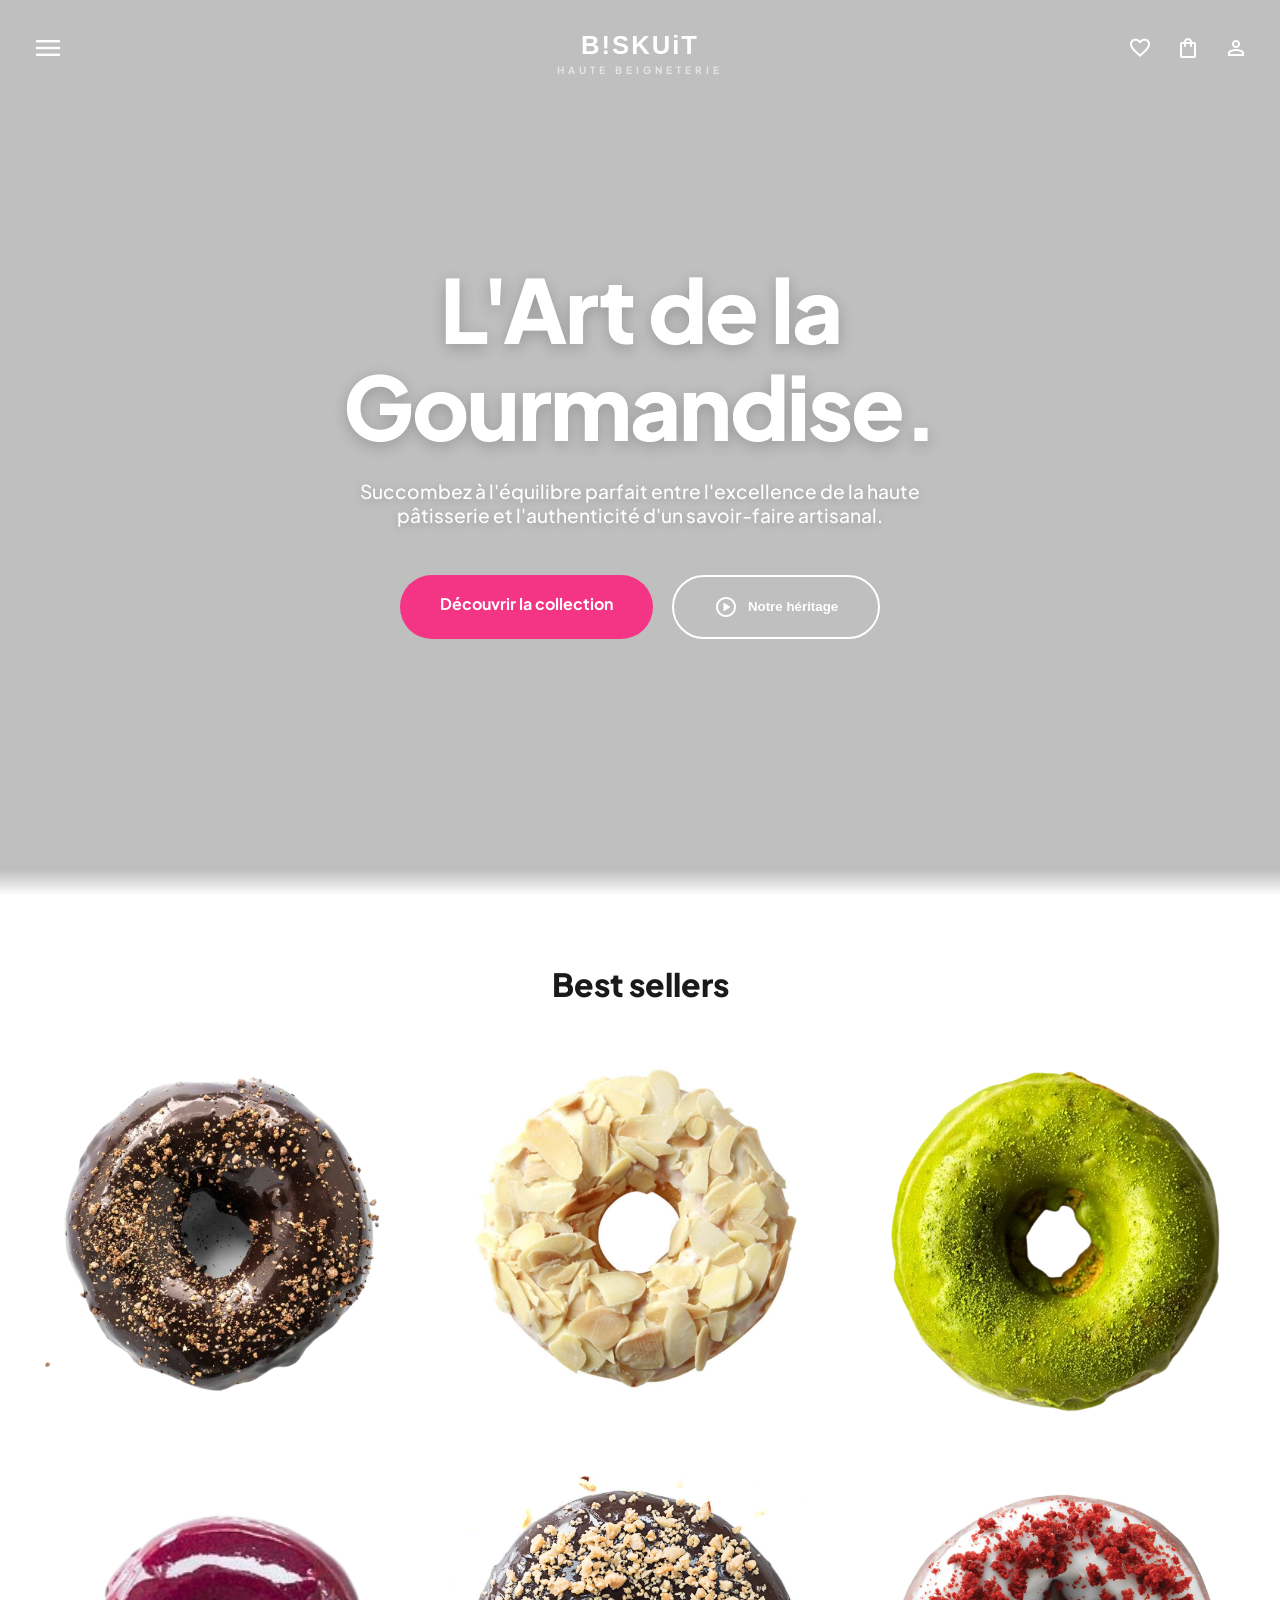
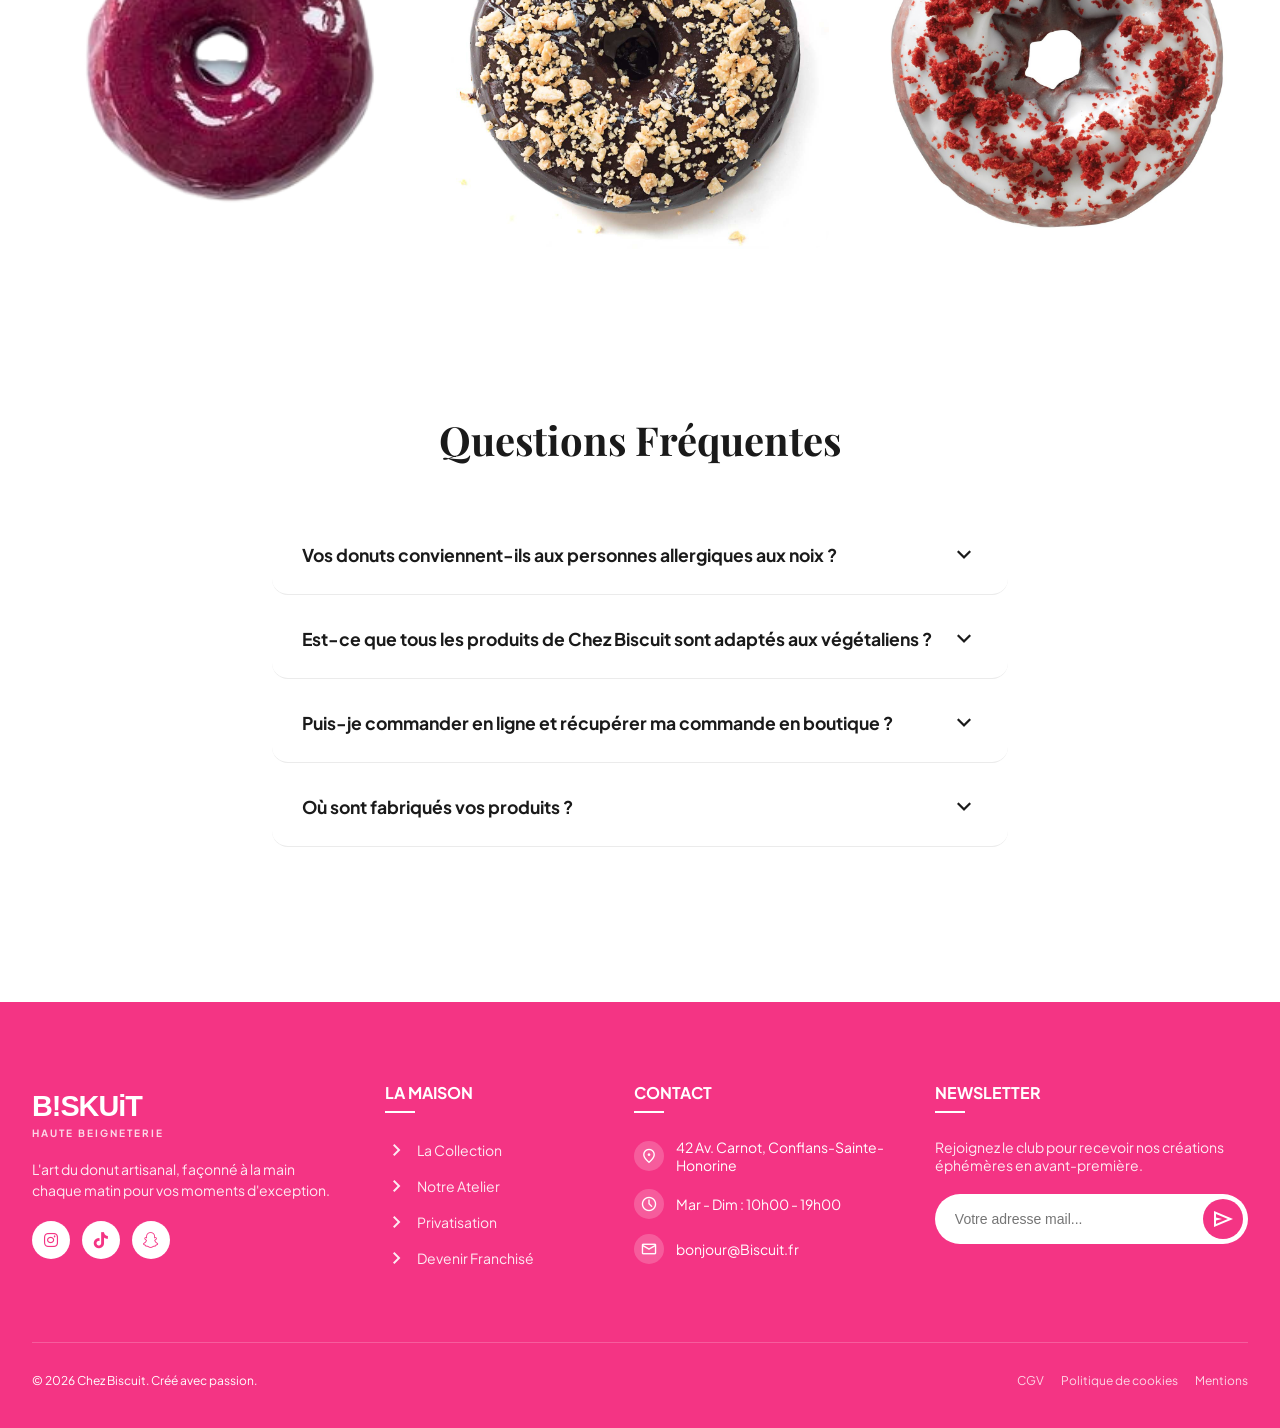
==== commit b42606cb: "Add files via upload" ====
--- a/index.html
+++ b/index.html
@@ -739,45 +739,7 @@
     z-index: 15; /* S'assure que le dégradé passe bien au-dessus de la vidéo */
 }
 
-/* --- VERSION FINALE CHATBOT RESPONSIVE --- */
-@media (max-width: 650px) {
-    body.show-chatbot {
-        overflow: hidden !important; /* Empêche le site de défiler derrière le chat */
-    }
-
-    .chatbot {
-        position: fixed !important;
-        top: 0 !important;
-        left: 0 !important;
-        width: 100% !important;
-        height: 100vh !important; /* Force à prendre la hauteur totale réelle de l'écran */
-        max-height: 100vh !important;
-        border-radius: 0 !important;
-        border: none !important;
-        display: flex !important;
-        flex-direction: column !important;
-        z-index: 99999 !important; /* S'assure que rien ne passe par-dessus */
-        background: #fff !important; /* Force le fond blanc opaque pour cacher les donuts derrière */
-    }
-
-    .chatbot header {
-        flex-shrink: 0 !important;
-    }
-
-    .chatbot .chatbox {
-        flex: 1 !important; /* Force la boîte à occuper 100% de l'espace vide disponible */
-        height: auto !important;
-        overflow-y: auto !important;
-        padding: 20px !important;
-    }
-
-    .chatbot .chat-input {
-        flex-shrink: 0 !important;
-        background: #fff !important;
-        border-top: 1px solid rgba(0,0,0,0.08) !important;
-        padding: 15px 20px !important;
-    }
-}
+
     </style>
 </head>
 <body>
@@ -836,9 +798,7 @@
             </a>
 
 
-            <a href="#" class="card-link" >
-                <span class="material-symbols-outlined">shopping_cart_checkout</span>Commander
-            </a>
+           
         </div>
     </div>
 
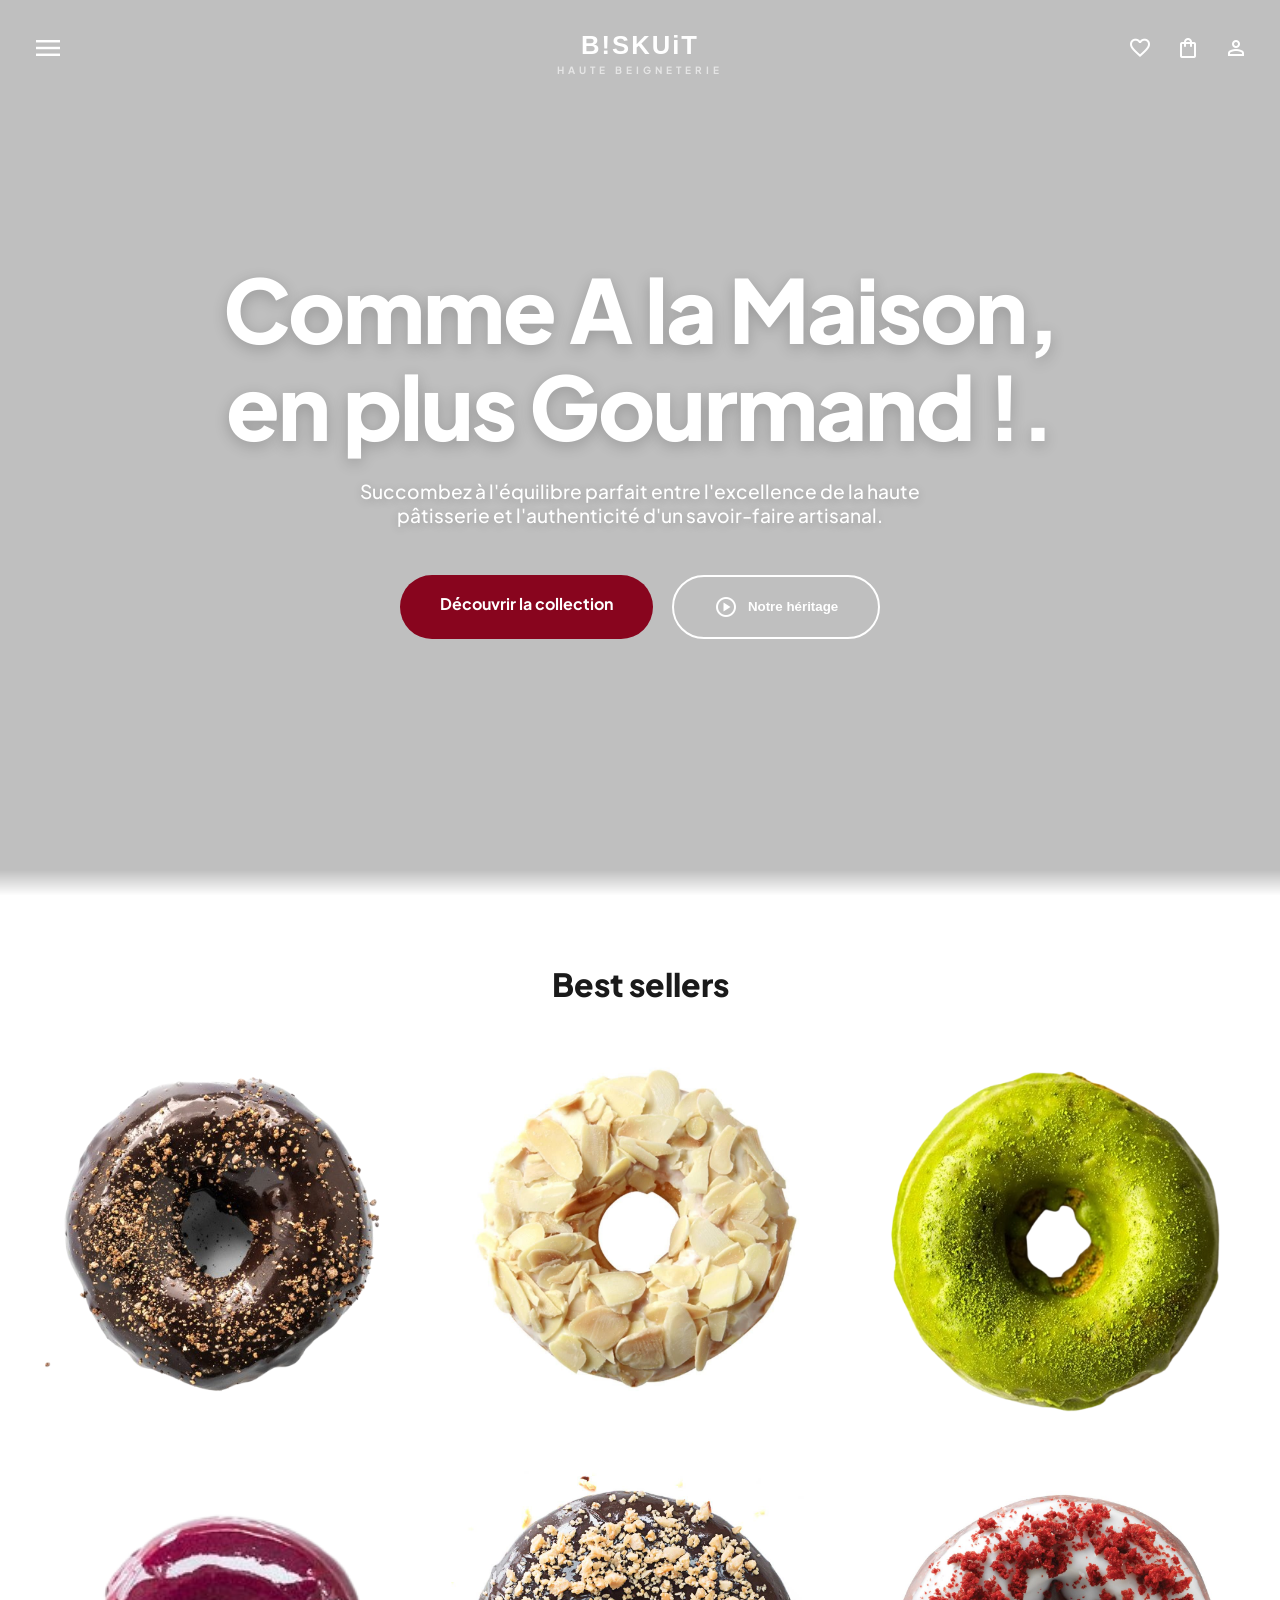
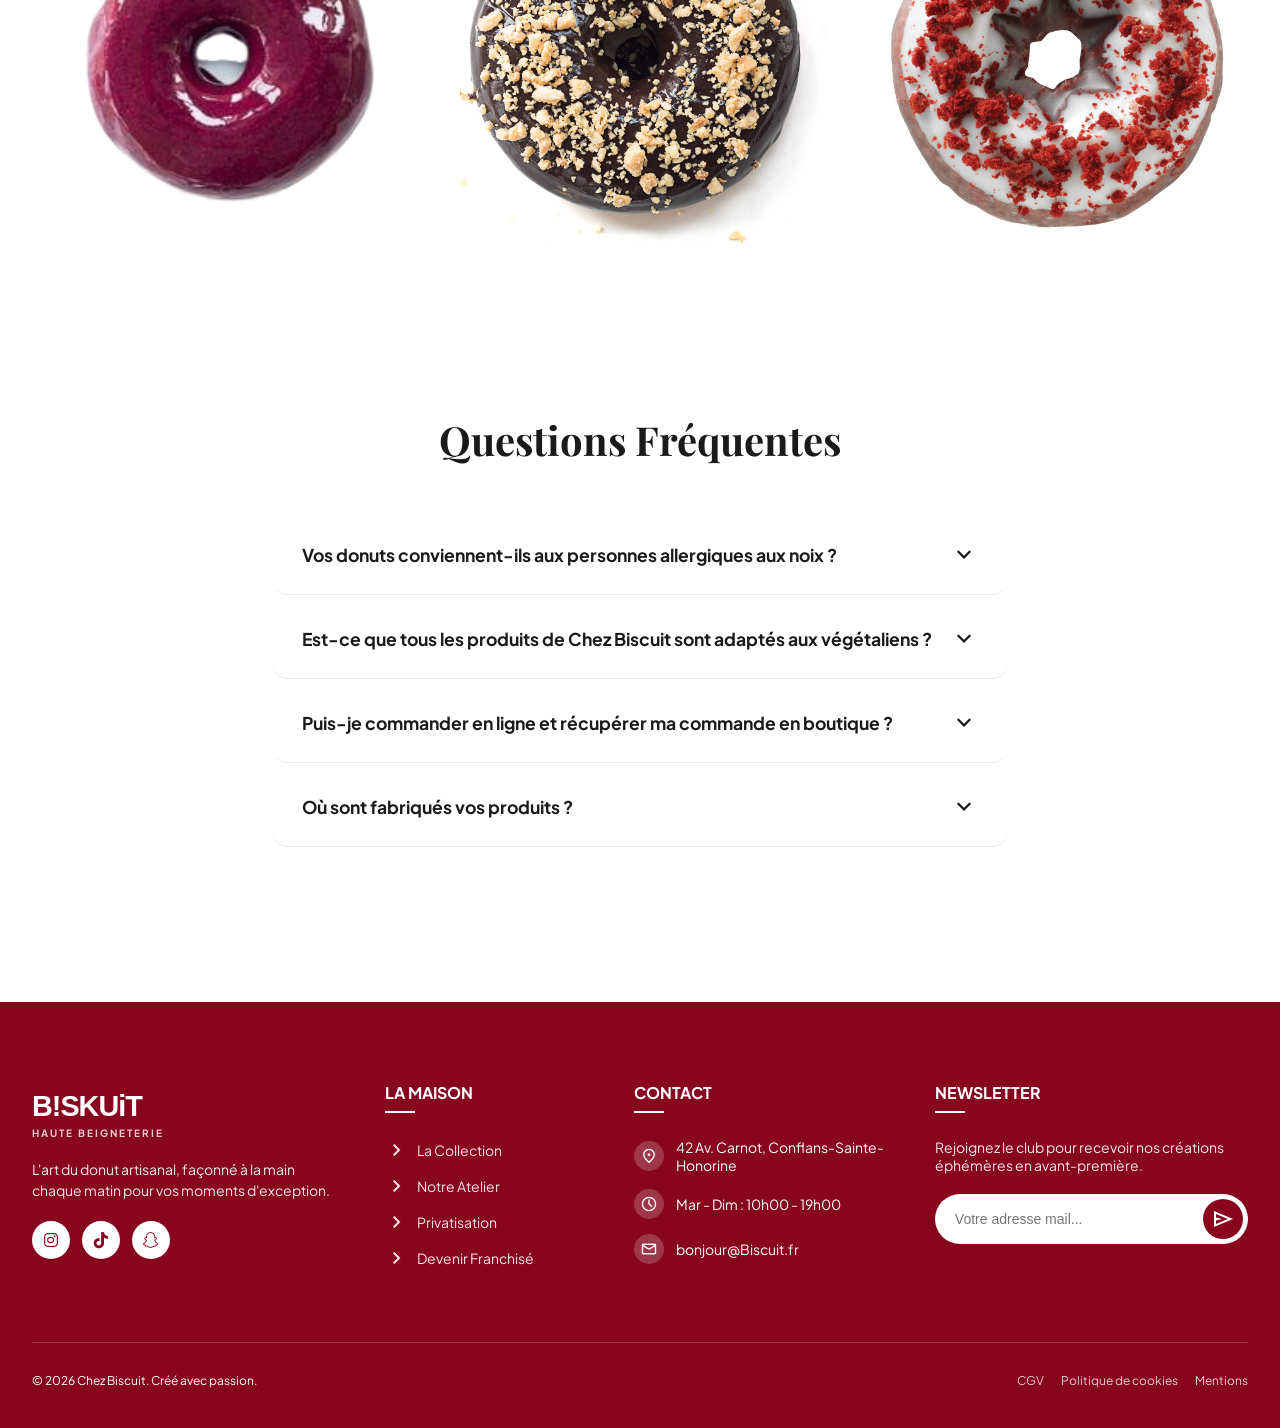
==== commit 0a0a2dfa: "Add files via upload" ====
--- a/index.html
+++ b/index.html
@@ -11,7 +11,7 @@
 
     <style>
         :root {
-            --accent-pink: #f43484; 
+            --accent-pink: #88051E ; 
             --text-dark: #1A1A1A;
             --white: #ffffff;
             --border-soft: rgba(0, 0, 0, 0.08);
@@ -512,7 +512,7 @@
 
 /* --- FOOTER RESPONSIVE OPTIMISÉ --- */
 .site-footer {
-    background-color: #f43484; /* Ton rose exact */
+    background-color: #88051E ; /* Ton rose exact */
     color: #ffffff;
     padding: 80px 0 40px;
     font-family: 'Plus Jakarta Sans', sans-serif;
@@ -605,7 +605,7 @@
     width: 100%;
 }
 .news-btn {
-    background: #f43484;
+    background: #88051E ;
     color: #fff;
     border: none;
     width: 40px;
@@ -625,7 +625,7 @@
     width: 38px;
     height: 38px;
     background: #fff;
-    color: #f43484 !important;
+    color: #88051E  !important;
     border-radius: 50%;
     display: flex;
     align-items: center;
@@ -803,7 +803,7 @@
     </div>
 
    <div class="hero-content">
-    <h1 class="hero-title">L'Art de la Gourmandise.</h1>
+    <h1 class="hero-title">Comme A la Maison, en plus Gourmand !.</h1>
     <p class="hero-subtitle">
         Succombez à l'équilibre parfait entre l'excellence de la haute pâtisserie et l'authenticité d'un savoir-faire artisanal.
     </p>
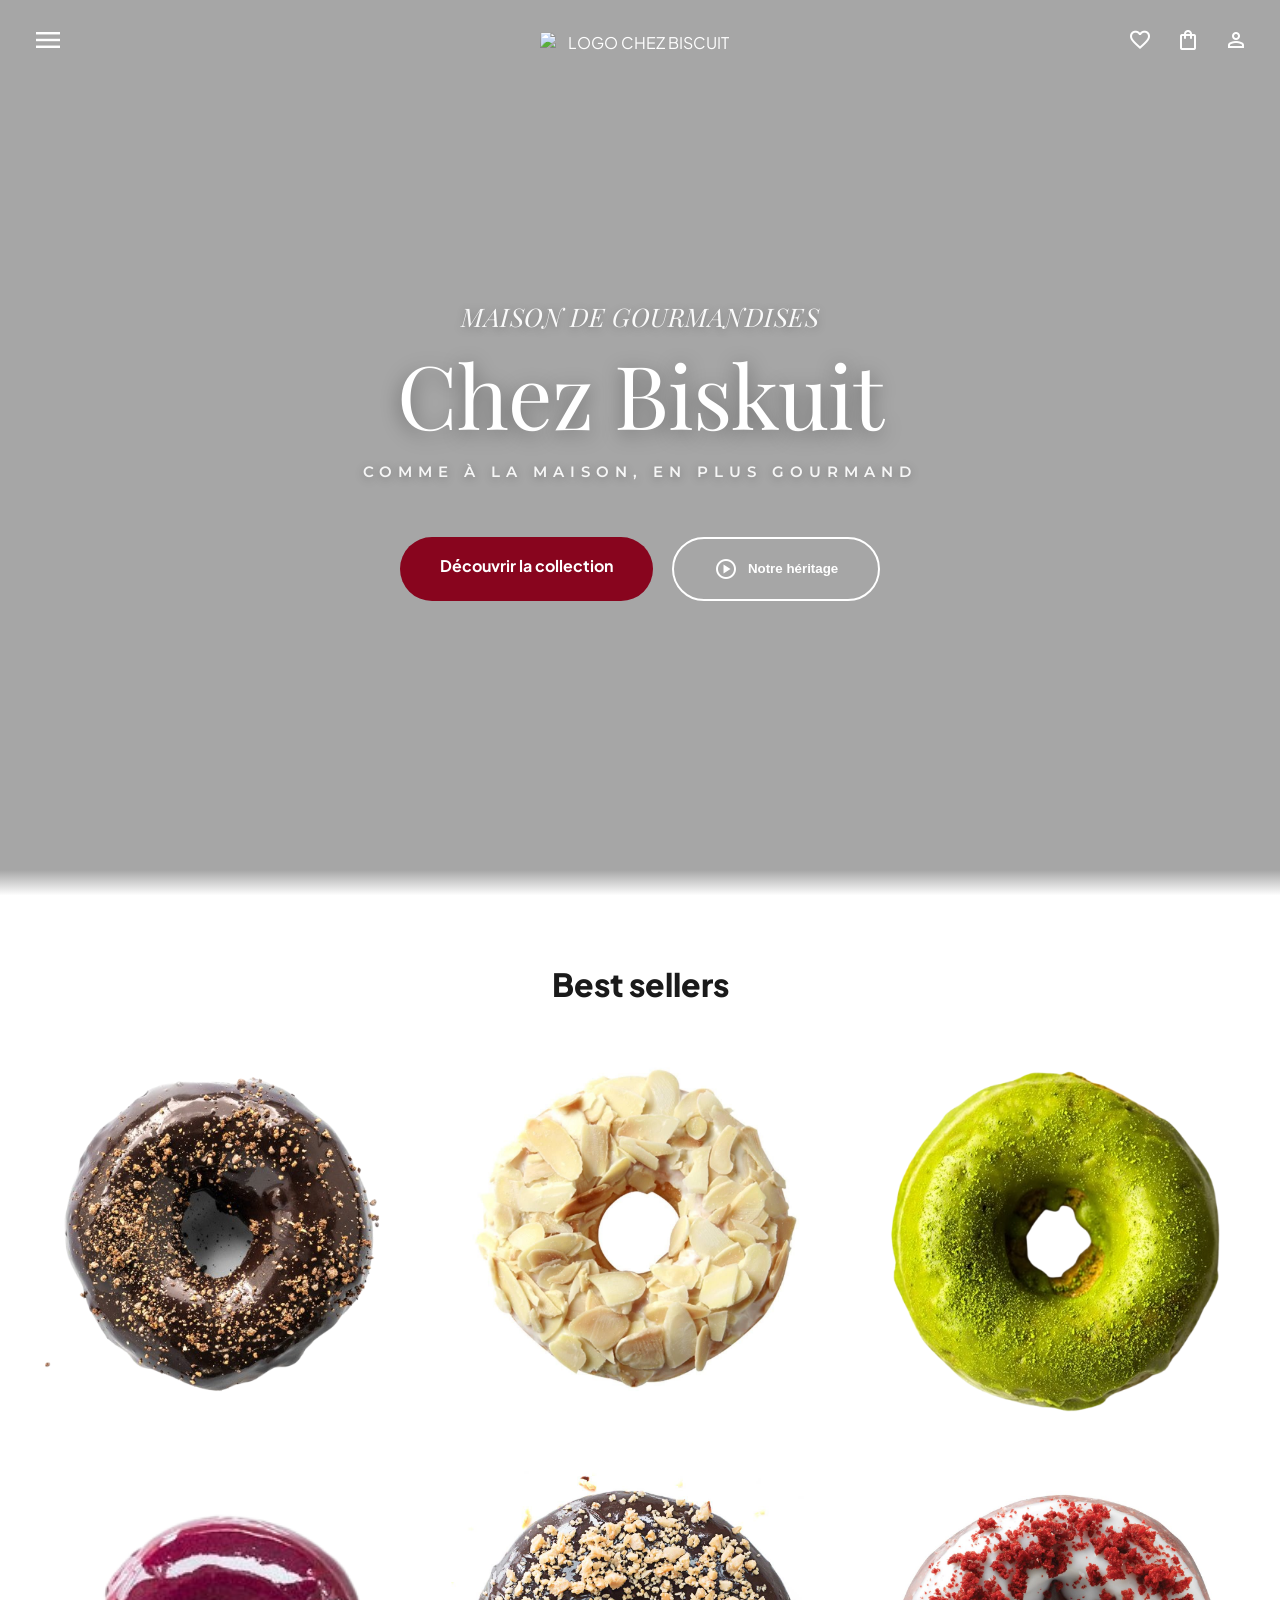
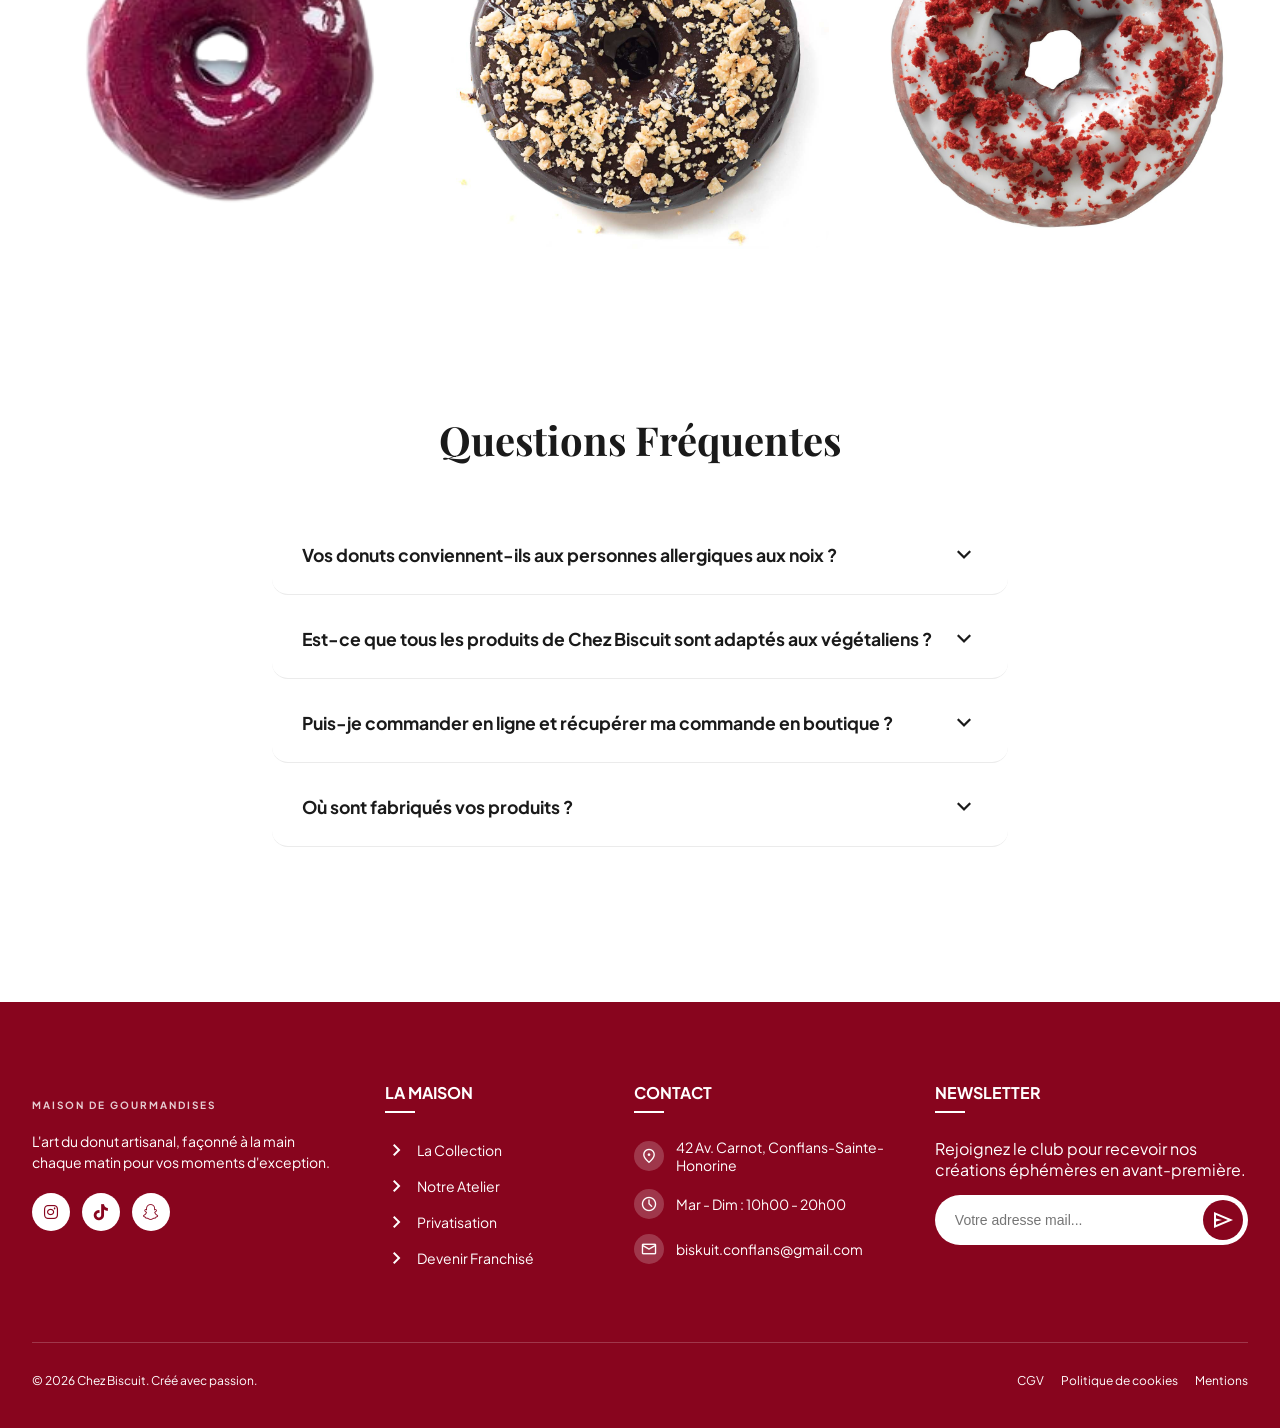
==== commit 8c2c494c: "Add files via upload" ====
--- a/index.html
+++ b/index.html
@@ -5,9 +5,9 @@
     <meta content="width=device-width, initial-scale=1.0" name="viewport"/>
     <title>Chez Biscuit | Salon de thé </title>
     
-    <link href="https://fonts.googleapis.com/css2?family=Plus+Jakarta+Sans:wght@300;400;500;600;700;800&family=Playfair+Display:ital,wght@0,700;1,700&family=Montserrat:wght@300;400;600&display=swap" rel="stylesheet">
+    <link href="https://fonts.googleapis.com/css2?family=Plus+Jakarta+Sans:wght@300;400;500;600;700;800&family=Playfair+Display:ital,wght@0,400;0,700;1,400;1,700&family=Montserrat:wght@300;400;600;700&display=swap" rel="stylesheet">
     <link href="https://fonts.googleapis.com/css2?family=Material+Symbols+Outlined:wght,FILL@100..700,0..1&display=swap" rel="stylesheet"/>
-        <link rel="stylesheet" href="https://cdnjs.cloudflare.com/ajax/libs/font-awesome/6.0.0/css/all.min.css"> 
+    <link rel="stylesheet" href="https://cdnjs.cloudflare.com/ajax/libs/font-awesome/6.0.0/css/all.min.css"> 
 
     <style>
         :root {
@@ -50,13 +50,11 @@
         .header-overlay-dark { 
             position: absolute; 
             inset: 0; 
-            background: rgba(0, 0, 0, 0.25); 
+            background: rgba(0, 0, 0, 0.35); /* Un poil plus sombre pour faire ressortir le texte blanc fin */
             z-index: 0; 
         }
 
         /* --- NAVBAR --- */
-       
-
         .navbar.scrolled {
             padding: 0.8rem 0;
             background: rgba(255, 255, 255, 0.7);
@@ -74,131 +72,138 @@
 
         .nav-left { flex: 1; }
         .menu-trigger { cursor: pointer; font-size: 28px !important; color: var(--text-dark); transition: 0.3s;font-weight: 400; }
-.logo-center { 
-    text-align: center; 
-    color: inherit; 
-    flex: 2;
-    transition: var(--transition);
-    /* On retire le text-transform: uppercase pour ne pas écraser le "i" minuscule */
-}
-
-.logo-text { 
-    font-family: 'Inter', sans-serif;
-    font-weight: 800;
-    font-size: 1.6rem; 
-    letter-spacing: 2px;
-    display: block;
-    text-transform: none;
-}
-
-/* Style spécifique pour parfaire le "!" et le "i" */
-.logo-text span {
-    font-weight: 700; /* Légèrement plus épais pour équilibrer le visuel */
-    display: inline-block;
-}
+        
+        .logo-center { 
+            text-align: center; 
+            color: inherit; 
+            flex: 2;
+            transition: var(--transition);
+        }
+
+        .logo-text { 
+            font-family: 'Inter', sans-serif;
+            font-weight: 800;
+            font-size: 1.6rem; 
+            letter-spacing: 2px;
+            display: block;
+            text-transform: none;
+        }
+
+        .logo-text span {
+            font-weight: 700; 
+            display: inline-block;
+        }
+        
         .logo-subtext { font-size: 10px; letter-spacing: 4px; display: block; opacity: 0.6; font-weight: 700; margin-top: -4px; text-transform: uppercase; }
         .nav-right { display: flex; gap: 24px; align-items: center; color: #000; flex: 1; justify-content: flex-end; }
-/* --- NAVBAR (ÉTAT INITIAL : TRANSPARENT & BLANC) --- */
-.navbar {
-    padding: 1.5rem 0;
-    background: transparent; /* Pas de fond au début */
-    position: fixed;
-    top: 0; 
-    width: 100%; 
-    z-index: 2000;
-    transition: var(--transition);
-    color: #ffffff; /* Texte et icônes en blanc par défaut */
-}
-
-/* --- ÉTAT AU SCROLL (DEVIENT BLANC & NOIR) --- */
-.navbar.scrolled {
-    padding: 0.8rem 0;
-    background: rgb(255, 255, 255,0.8);
-    backdrop-filter: blur(15px);
-    -webkit-backdrop-filter: blur(15px);
-    border-bottom: 1px solid transparent;
-    color: var(--text-dark); /* Le texte passe en noir via l'héritage */
-}
-
-/* On force le changement de couleur pour les éléments spécifiques */
-.navbar.scrolled .logo-center,
-.navbar.scrolled .menu-trigger,
-.navbar.scrolled .nav-right {
-    color: var(--text-dark);
-}
-
-.nav-container {
-    max-width: 1400px;
-    margin: 0 auto;
-    display: flex;
-    justify-content: space-between;
-    align-items: center;
-    padding: 0 2rem;
-}
-
-.nav-left { flex: 1; }
-
-/* Couleur héritée pour l'icône menu */
-.menu-trigger { 
-    cursor: pointer; 
-    font-size: 32px !important; 
-    color: inherit; 
-    transition: 0.3s;
-}
-
-.logo-center { 
-    text-align: center; 
-    color: inherit; 
-    flex: 2;
-    transition: var(--transition);
-    text-transform: uppercase;
-}
-
-.nav-right { 
-    display: flex; 
-    gap: 24px; 
-    align-items: center; 
-    color: inherit; 
-    flex: 1; 
-    justify-content: flex-end;
-}
-/* Couleur initiale de l'icône dans la navbar transparente */
-.navbar .nav-right a .material-symbols-outlined {
-    color: #ffffff;
-    transition: color 0.4s cubic-bezier(0.16, 1, 0.3, 1);
-}
-
-/* Couleur de l'icône une fois que la navbar a la classe .scrolled */
-.navbar.scrolled .nav-right a .material-symbols-outlined {
-    color: var(--text-dark); /* Devient noir (#1A1A1A) */
-}
-        /* --- HERO CONTENT --- */
+        
+        /* --- NAVBAR (ÉTAT INITIAL) --- */
+        .navbar {
+            padding: 1.5rem 0;
+            background: transparent; 
+            position: fixed;
+            top: 0; 
+            width: 100%; 
+            z-index: 2000;
+            transition: var(--transition);
+            color: #ffffff; 
+        }
+
+        /* --- ÉTAT AU SCROLL --- */
+        .navbar.scrolled {
+            padding: 0.8rem 0;
+            background: rgb(255, 255, 255,0.95);
+            backdrop-filter: blur(15px);
+            -webkit-backdrop-filter: blur(15px);
+            border-bottom: 1px solid transparent;
+            color: var(--text-dark); 
+        }
+
+        .navbar.scrolled .logo-center,
+        .navbar.scrolled .menu-trigger,
+        .navbar.scrolled .nav-right {
+            color: var(--text-dark);
+        }
+
+        .menu-trigger { 
+            cursor: pointer; 
+            font-size: 32px !important; 
+            color: inherit; 
+            transition: 0.3s;
+        }
+
+        .logo-center { 
+            text-align: center; 
+            color: inherit; 
+            flex: 2;
+            transition: var(--transition);
+            text-transform: uppercase;
+        }
+
+        .nav-right { 
+            display: flex; 
+            gap: 24px; 
+            align-items: center; 
+            color: inherit; 
+            flex: 1; 
+            justify-content: flex-end;
+        }
+
+        .navbar .nav-right a .material-symbols-outlined {
+            color: #ffffff;
+            transition: color 0.4s cubic-bezier(0.16, 1, 0.3, 1);
+        }
+
+        .navbar.scrolled .nav-right a .material-symbols-outlined {
+            color: var(--text-dark); 
+        }
+
+        /* --- HERO CONTENT STYLISÉ (COMME L'IMAGE) --- */
         .hero-content { 
             position: relative; 
             z-index: 10; 
             text-align: center;
-            max-width: 900px;
+            max-width: 950px;
             padding: 0 2rem;
             width: 100%;
         }
 
+        /* L'art de la haute gastronomie */
+        .hero-tagline {
+            font-family: 'Playfair Display', serif;
+            font-style: italic;
+            font-size: clamp(1.1rem, 2vw, 1.6rem);
+            color: rgba(255, 255, 255, 0.95);
+            margin-bottom: 0.8rem;
+            font-weight: 400;
+            letter-spacing: 0.5px;
+            text-shadow: 0 2px 10px rgba(0,0,0,0.3);
+        }
+
+        /* Go Food Live */
         .hero-title { 
+            font-family: 'Playfair Display', serif;
             font-size: clamp(2.5rem, 7vw, 5.5rem); 
-            font-weight: 800;
+            font-weight: 400; /* Style très épuré et fin comme sur l'image */
             color: #fff; 
             line-height: 1.1; 
-            margin-bottom: 1.5rem;
-            letter-spacing: -2px;
-            text-shadow: 0 4px 15px rgba(0,0,0,0.2);
-        }
-
+            margin-bottom: 1.2rem;
+            letter-spacing: -1px;
+            text-shadow: 0 4px 20px rgba(0,0,0,0.4);
+        }
+
+        /* L'EXCELLENCE LIVRÉE À VOTRE PORTE */
         .hero-subtitle { 
-            font-size: 1.2rem; 
+            font-family: 'Montserrat', sans-serif;
+            font-size: clamp(0.75rem, 1.5vw, 0.95rem); 
             color: #fff; 
-            max-width: 650px; 
-            margin: 0 auto 3rem auto; 
-            font-weight: 500;
-            text-shadow: 0 2px 10px rgba(0,0,0,0.2);
+            max-width: 750px; 
+            margin: 0 auto 3.5rem auto; 
+            font-weight: 600;
+            letter-spacing: 6px; /* Grand espacement des lettres */
+            text-transform: uppercase;
+            opacity: 0.9;
+            text-shadow: 0 2px 10px rgba(0,0,0,0.3);
         }
 
         .hero-btns { display: flex; gap: 1.2rem; justify-content: center; flex-wrap: wrap; }
@@ -219,7 +224,6 @@
             overflow: hidden;
             border-radius: 20px;
             position: relative;
-            /* Empêche les clics fantômes sur mobile */
             -webkit-tap-highlight-color: transparent;
         }
 
@@ -239,7 +243,6 @@
             transition: 0.6s cubic-bezier(0.165, 0.84, 0.44, 1);
         }
 
-        /* --- OVERLAY (CACHÉ PAR DÉFAUT) --- */
         .overlay-voir-plus {
             position: absolute;
             top: 0; left: 0; width: 100%; height: 100%;
@@ -249,7 +252,7 @@
             display: flex;
             align-items: center;
             justify-content: center;
-            opacity: 0; /* Caché */
+            opacity: 0; 
             visibility: hidden;
             transition: all 0.4s ease;
             flex-direction: column;
@@ -275,7 +278,6 @@
             text-decoration: none;
         }
 
-        /* AFFICHAGE AU HOVER (PC) ET AU TOUCH (MOBILE) */
         .pastry-card:hover .overlay-voir-plus,
         .pastry-card:active .overlay-voir-plus {
             opacity: 1;
@@ -315,431 +317,290 @@
 
         @media (max-width: 768px) {
             .nav-container { padding: 0 1.2rem; }
-            .hero-title { font-size: 2.8rem; }
             .bakery-grid { grid-template-columns: 1fr; }
             .desktop-only { display: none !important; }
-            
-            /* On s'assure que l'overlay n'est PAS visible par défaut ici */
-            .overlay-voir-plus {
-                opacity: 0;
-                visibility: hidden;
-            }
-        }
-   /* --- SECTION FAQ EN ENTIER --- */
-.faq-section {
-    padding: 100px 0;
-    background-color: #fff; /* Fond légèrement grisé pour détacher la section */
-}
-
-.container-small {
-    max-width: 800px;
-    margin: 0 auto;
-    padding: 0 2rem;
-}
-
-/* Titre de la FAQ */
-.faq-section h2.serif {
-    text-align: center;
-    margin-bottom: 50px;
-    font-family: 'Playfair Display', serif;
-    font-size: 2.5rem;
-    font-weight: 700;
-    color: var(--text-dark);
-}
-
-/* Conteneur de chaque question */
-.faq-item {
-    background-color: #ffffff;
-    border-bottom:  1px solid var(--border-soft);
-    border-radius: 16px; /* Bords arrondis modernes */
-    margin-bottom: 5px;
-    overflow: hidden;
-    transition: all 0.3s ease;
-}
-
-.faq-item:hover {
-    border-color: var(--border-soft); /* Bordure rose au survol */
-    box-shadow: 0 10px 20px rgba(0,0,0,0.05);
-}
-
-/* Style du bouton de la question */
-.faq-question {
-    width: 100%;
-    display: flex;
-    justify-content: space-between;
-    align-items: center;
-    padding: 25px 30px;
-    background: none;
-    border: none;
-    font-size: 1.1rem;
-    font-weight: 700;
-    color: var(--text-dark);
-    text-align: left;
-    cursor: pointer;
-    font-family: 'Plus Jakarta Sans', sans-serif;
-    transition: color 0.3s ease;
-}
-
-/* Icône flèche (Expand More) */
-.faq-question .material-symbols-outlined {
-    color: #1A1A1A;
-    transition: transform 0.4s cubic-bezier(0.16, 1, 0.3, 1);
-    font-size: 28px;
-}
-
-/* État quand la question est ouverte */
-.faq-item.active {
-    border-color: var(--border-soft);
-}
-
-.faq-item.active .faq-question {
-    color: #1A1A1A;
-}
-
-.faq-item.active .material-symbols-outlined {
-    transform: rotate(180deg); /* La flèche se tourne vers le haut */
-}
-
-/* Conteneur de la réponse (Accordéon) */
-.faq-answer {
-    max-height: 0; /* Caché par défaut */
-    overflow: hidden;
-    transition: all 0.5s cubic-bezier(0, 1, 0, 1); /* Animation fluide */
-    background-color: #fff;
-}
-
-.faq-answer p {
-    padding: 0 30px 30px 30px;
-    font-size: 1rem;
-    line-height: 1.6;
-    color: #000;
-}
-
-/* Quand l'item a la classe active (via JS), on affiche la réponse */
-.faq-item.active .faq-answer {
-    max-height: 500px; /* Hauteur max suffisante pour le contenu */
-    transition: all 0.5s cubic-bezier(1, 0, 1, 0);
-}
-
-/* RESPONSIVE FAQ */
-@media (max-width: 768px) {
-    .faq-section {
-        padding: 60px 0;
-    }
-    
-    .faq-section h2.serif {
-        font-size: 2rem;
-    }
-
-    .faq-question {
-        padding: 20px;
-        font-size: 1rem;
-    }
-
-    .faq-answer p {
-        padding: 0 20px 20px 20px;
-        font-size: 0.95rem;
-    }
-}
-
-       /* --- FOOTER --- */
+            .overlay-voir-plus { opacity: 0; visibility: hidden; }
+        }
+
+        /* --- SECTION FAQ EN ENTIER --- */
+        .faq-section {
+            padding: 100px 0;
+            background-color: #fff; 
+        }
+
+        .container-small {
+            max-width: 800px;
+            margin: 0 auto;
+            padding: 0 2rem;
+        }
+
+        .faq-section h2.serif {
+            text-align: center;
+            margin-bottom: 50px;
+            font-family: 'Playfair Display', serif;
+            font-size: 2.5rem;
+            font-weight: 700;
+            color: var(--text-dark);
+        }
+
+        .faq-item {
+            background-color: #ffffff;
+            border-bottom:  1px solid var(--border-soft);
+            border-radius: 16px; 
+            margin-bottom: 5px;
+            overflow: hidden;
+            transition: all 0.3s ease;
+        }
+
+        .faq-item:hover {
+            border-color: var(--border-soft); 
+            box-shadow: 0 10px 20px rgba(0,0,0,0.05);
+        }
+
+        .faq-question {
+            width: 100%;
+            display: flex;
+            justify-content: space-between;
+            align-items: center;
+            padding: 25px 30px;
+            background: none;
+            border: none;
+            font-size: 1.1rem;
+            font-weight: 700;
+            color: var(--text-dark);
+            text-align: left;
+            cursor: pointer;
+            font-family: 'Plus Jakarta Sans', sans-serif;
+            transition: color 0.3s ease;
+        }
+
+        .faq-question .material-symbols-outlined {
+            color: #1A1A1A;
+            transition: transform 0.4s cubic-bezier(0.16, 1, 0.3, 1);
+            font-size: 28px;
+        }
+
+        .faq-item.active {
+            border-color: var(--border-soft);
+        }
+
+        .faq-item.active .faq-question {
+            color: #1A1A1A;
+        }
+
+        .faq-item.active .material-symbols-outlined {
+            transform: rotate(180deg); 
+        }
+
+        .faq-answer {
+            max-height: 0; 
+            overflow: hidden;
+            transition: all 0.5s cubic-bezier(0, 1, 0, 1); 
+            background-color: #fff;
+        }
+
+        .faq-answer p {
+            padding: 0 30px 30px 30px;
+            font-size: 1rem;
+            line-height: 1.6;
+            color: #000;
+        }
+
+        .faq-item.active .faq-answer {
+            max-height: 500px; 
+            transition: all 0.5s cubic-bezier(1, 0, 1, 0);
+        }
+
+        @media (max-width: 768px) {
+            .faq-section { padding: 60px 0; }
+            .faq-section h2.serif { font-size: 2rem; }
+            .faq-question { padding: 20px; font-size: 1rem; }
+            .faq-answer p { padding: 0 20px 20px 20px; font-size: 0.95rem; }
+        }
+
+        /* --- FOOTER RESPONSIVE OPTIMISÉ --- */
         .site-footer {
-            background-color: #f43484; 
+            background-color: #88051E ; 
             color: #ffffff;
             padding: 80px 0 40px;
             font-family: 'Plus Jakarta Sans', sans-serif;
             margin-top: 50px;
         }
 
-        .container { max-width: 1300px; margin: 0 auto; padding: 0 2rem; }
-
         .footer-grid {
             display: grid;
-            grid-template-columns: 1.5fr 1fr 1fr 1.2fr;
+            grid-template-columns: 1.2fr 0.8fr 1fr 1.2fr;
             gap: 40px;
+            align-items: start;
             margin-bottom: 60px;
-            align-items: start;
-        }
-
-        .footer-logo .logo-text { font-size: 1.8rem; font-weight: 800; letter-spacing: -1px; display: block; line-height: 1.5; }
-        .footer-logo .logo-subtext { font-size: 10px; letter-spacing: 2px; opacity: 0.9;  }
-        .footer-tagline { font-size: 14px; margin: 20px 0; line-height: 1.6; max-width: 300px; opacity: 0.9; }
-
-        .footer-socials { display: flex; gap: 12px; }
+        }
+
+        .footer-logo .logo-text {
+            font-size: 1.8rem;
+            font-weight: 800;
+            letter-spacing: -1px;
+            display: block;
+            color: #fff;
+        }
+
+        .footer-logo .logo-subtext {
+            font-size: 10px;
+            letter-spacing: 2px;
+            opacity: 0.8;
+            color: #fff;
+            text-transform: uppercase;
+        }
+
+        .footer-tagline {
+            font-size: 14px;
+            margin: 20px 0;
+            line-height: 1.5;
+            max-width: 300px;
+        }
+
+        .footer-heading {
+            font-size: 16px;
+            font-weight: 700;
+            margin-bottom: 25px;
+            position: relative;
+            padding-bottom: 10px;
+            color: #fff;
+            text-transform: uppercase;
+        }
+
+        .footer-heading::after {
+            content: '';
+            position: absolute;
+            left: 0;
+            bottom: 0;
+            width: 30px;
+            height: 2px;
+            background: #fff;
+        }
+
+        .footer-links { list-style: none; padding: 0; }
+        .footer-links li { margin-bottom: 12px; }
+        .footer-links a { 
+            color: #fff; 
+            text-decoration: none; 
+            font-size: 14px; 
+            display: flex; 
+            align-items: center; 
+            gap: 8px; 
+            transition: 0.3s;
+        }
+        .footer-links a:hover { opacity: 0.7; transform: translateX(5px); }
+
+        .info-item { display: flex; align-items: center; gap: 12px; margin-bottom: 15px; font-size: 14px; }
+        .info-item span { background: rgba(255,255,255,0.2); padding: 6px; border-radius: 50%; font-size: 18px; }
+
+        .newsletter-group {
+            display: flex;
+            background: #fff;
+            border-radius: 50px;
+            padding: 5px;
+            margin-top: 15px;
+            max-width: 100%;
+        }
+        .news-input {
+            flex: 1;
+            border: none;
+            padding: 10px 15px;
+            border-radius: 50px;
+            outline: none;
+            font-size: 14px;
+            width: 100%;
+        }
+        .news-btn {
+            background: #88051E ;
+            color: #fff;
+            border: none;
+            width: 40px;
+            height: 40px;
+            border-radius: 50%;
+            cursor: pointer;
+            display: flex;
+            align-items: center;
+            justify-content: center;
+            transition: 0.3s;
+        }
+        .news-btn:hover { background: #1A1A1A; }
+
+        .footer-socials { display: flex; gap: 12px; margin-top: 20px; }
         .social-link {
-            width: 40px; height: 40px; background: #ffffff; color: #f43484 !important;
-            border-radius: 50%; display: flex; align-items: center; justify-content: center;
-            text-decoration: none; transition: 0.3s ease;
-        }
-        .social-link:hover { transform: translateY(-5px); background: #1A1A1A; color: #fff !important; }
-
-        .footer-heading { font-size: 16px; font-weight: 700; margin-bottom: 25px; position: relative; padding-bottom: 10px; }
-        .footer-heading::after { content: ''; position: absolute; left: 0; bottom: 0; width: 30px; height: 2px; background: #ffffff; }
-
-        .footer-links { list-style: none; padding: 0; }
-        .footer-links li { margin-bottom: 15px; }
-        .footer-links a { color: #ffffff; text-decoration: none; font-size: 14px; display: flex; align-items: center; gap: 10px; opacity: 0.9; transition: 0.3s; }
-        .footer-links a:hover { opacity: 1; padding-left: 5px; }
-
-        .info-item { display: flex; align-items: center; gap: 15px; margin-bottom: 18px; font-size: 14px; }
-        .info-item span { background: rgba(255,255,255,0.2); padding: 8px; border-radius: 50%; font-size: 18px; }
-
-        .news-text { font-size: 14px; margin-bottom: 20px; opacity: 0.9; }
-        .newsletter-group { display: flex; background: #ffffff; border-radius: 50px; padding: 5px 5px 5px 20px; align-items: center; }
-        .news-input { flex: 1; border: none; background: none; outline: none; padding: 10px 0; font-size: 14px; color: #333; }
-        .news-btn { background: #f43484; color: #ffffff; border: none; width: 45px; height: 45px; border-radius: 50%; cursor: pointer; display: flex; align-items: center; justify-content: center; transition: 0.3s; }
-        .news-btn:hover { background: #1A1A1A; }
-
-        .footer-bottom { border-top: 1px solid rgba(255,255,255,0.2); padding-top: 30px; display: flex; justify-content: space-between; align-items: center; font-size: 13px; }
-        .footer-legal a { color: #fff; text-decoration: none; margin-left: 20px; opacity: 0.8; }
-        .footer-legal a:hover { opacity: 1; }
+            width: 38px;
+            height: 38px;
+            background: #fff;
+            color: #88051E  !important;
+            border-radius: 50%;
+            display: flex;
+            align-items: center;
+            justify-content: center;
+            text-decoration: none;
+            transition: 0.3s;
+        }
+        .social-link:hover { transform: translateY(-3px); background: #1A1A1A; color: #fff !important; }
+
+        .footer-bottom {
+            border-top: 1px solid rgba(255,255,255,0.2);
+            padding-top: 30px;
+            display: flex;
+            justify-content: space-between;
+            align-items: center;
+            font-size: 12px;
+        }
+        .footer-legal a { color: #fff; text-decoration: none; margin-left: 15px; }
 
         @media (max-width: 1024px) {
             .footer-grid { grid-template-columns: 1fr 1fr; gap: 50px; }
         }
+
         @media (max-width: 768px) {
             .site-footer { padding: 60px 0 30px; }
             .footer-grid { grid-template-columns: 1fr; text-align: center; gap: 40px; }
-            .footer-logo, .footer-heading::after { display: flex; flex-direction: column; align-items: center; }
+            .footer-tagline { margin: 20px auto; }
             .footer-heading::after { left: 50%; transform: translateX(-50%); }
-            .footer-tagline { margin: 20px auto; }
-            .footer-socials, .footer-links a, .info-item, .newsletter-group { justify-content: center; }
-            .info-item { flex-direction: column; gap: 5px; }
+            .footer-links a, .info-item, .footer-socials { justify-content: center; }
+            .newsletter-group { max-width: 350px; margin: 15px auto; }
             .footer-bottom { flex-direction: column; gap: 20px; text-align: center; }
-            .footer-legal { display: flex; flex-direction: column; gap: 10px; }
-            .footer-legal a { margin: 0; }
-        }
-
-/* --- FOOTER RESPONSIVE OPTIMISÉ --- */
-.site-footer {
-    background-color: #88051E ; /* Ton rose exact */
-    color: #ffffff;
-    padding: 80px 0 40px;
-    font-family: 'Plus Jakarta Sans', sans-serif;
-    margin-top: 50px;
-}
-
-.footer-grid {
-    display: grid;
-    grid-template-columns: 1.2fr 0.8fr 1fr 1.2fr;
-    gap: 40px;
-    align-items: start;
-    margin-bottom: 60px;
-}
-
-.footer-logo .logo-text {
-    font-size: 1.8rem;
-    font-weight: 800;
-    letter-spacing: -1px;
-    display: block;
-    color: #fff;
-}
-
-.footer-logo .logo-subtext {
-    font-size: 10px;
-    letter-spacing: 2px;
-    opacity: 0.8;
-    color: #fff;
-    text-transform: uppercase;
-}
-
-.footer-tagline {
-    font-size: 14px;
-    margin: 20px 0;
-    line-height: 1.5;
-    max-width: 300px;
-}
-
-.footer-heading {
-    font-size: 16px;
-    font-weight: 700;
-    margin-bottom: 25px;
-    position: relative;
-    padding-bottom: 10px;
-    color: #fff;
-    text-transform: uppercase;
-}
-
-.footer-heading::after {
-    content: '';
-    position: absolute;
-    left: 0;
-    bottom: 0;
-    width: 30px;
-    height: 2px;
-    background: #fff;
-}
-
-.footer-links { list-style: none; padding: 0; }
-.footer-links li { margin-bottom: 12px; }
-.footer-links a { 
-    color: #fff; 
-    text-decoration: none; 
-    font-size: 14px; 
-    display: flex; 
-    align-items: center; 
-    gap: 8px; 
-    transition: 0.3s;
-}
-.footer-links a:hover { opacity: 0.7; transform: translateX(5px); }
-
-.info-item { display: flex; align-items: center; gap: 12px; margin-bottom: 15px; font-size: 14px; }
-.info-item span { background: rgba(255,255,255,0.2); padding: 6px; border-radius: 50%; font-size: 18px; }
-
-/* Newsletter - Style Pill */
-.newsletter-group {
-    display: flex;
-    background: #fff;
-    border-radius: 50px;
-    padding: 5px;
-    margin-top: 15px;
-    max-width: 100%;
-}
-.news-input {
-    flex: 1;
-    border: none;
-    padding: 10px 15px;
-    border-radius: 50px;
-    outline: none;
-    font-size: 14px;
-    width: 100%;
-}
-.news-btn {
-    background: #88051E ;
-    color: #fff;
-    border: none;
-    width: 40px;
-    height: 40px;
-    border-radius: 50%;
-    cursor: pointer;
-    display: flex;
-    align-items: center;
-    justify-content: center;
-    transition: 0.3s;
-}
-.news-btn:hover { background: #1A1A1A; }
-
-/* Réseaux Sociaux */
-.footer-socials { display: flex; gap: 12px; margin-top: 20px; }
-.social-link {
-    width: 38px;
-    height: 38px;
-    background: #fff;
-    color: #88051E  !important;
-    border-radius: 50%;
-    display: flex;
-    align-items: center;
-    justify-content: center;
-    text-decoration: none;
-    transition: 0.3s;
-}
-.social-link:hover { transform: translateY(-3px); background: #1A1A1A; color: #fff !important; }
-
-/* Bas de page */
-.footer-bottom {
-    border-top: 1px solid rgba(255,255,255,0.2);
-    padding-top: 30px;
-    display: flex;
-    justify-content: space-between;
-    align-items: center;
-    font-size: 12px;
-}
-.footer-legal a { color: #fff; text-decoration: none; margin-left: 15px; }
-
-/* --- MEDIA QUERIES (Le coeur du Responsive) --- */
-
-@media (max-width: 1024px) {
-    .footer-grid {
-        grid-template-columns: 1fr 1fr; /* 2 colonnes sur tablette */
-        gap: 50px;
-    }
-}
-
-@media (max-width: 768px) {
-    .site-footer { padding: 60px 0 30px; }
-    
-    .footer-grid {
-        grid-template-columns: 1fr; /* 1 colonne sur mobile */
-        text-align: center;
-        gap: 40px;
-    }
-
-    .footer-tagline { margin: 20px auto; }
-    
-    .footer-heading::after {
-        left: 50%;
-        transform: translateX(-50%); /* Centre le trait sous le titre */
-    }
-
-    .footer-links a, .info-item {
-        justify-content: center; /* Centre les liens et infos de contact */
-    }
-
-    .footer-socials {
-        justify-content: center;
-    }
-
-    .newsletter-group {
-        max-width: 350px;
-        margin: 15px auto;
-    }
-
-    .footer-bottom {
-        flex-direction: column; /* Empile le copyright et les mentions légales */
-        gap: 20px;
-        text-align: center;
-    }
-
-    .footer-legal a {
-        margin: 0 10px;
-    }
-}
-/* --- STYLE LOGO IMAGE --- */
-/* --- STYLE LOGO IMAGE --- */
-.logo-img {
-    height: 100px; /* Taille initiale (grande) */
-    width: 350px;
-    transition: all 0.4s ease; /* Animation fluide de la taille */
-    display: block;
-    margin: 0 auto;
-    object-fit: cover; /* Important : évite de déformer l'image */
-}
-
-/* TAILLE RÉDUITE AU SCROLL */
-.navbar.scrolled .logo-img {
-    height: 80px; /* Taille une fois qu'on a scrollé */
-     width: 270px;
-
-}
-
-/* Visibilité des logos */
-.navbar .logo-dark { display: none; }
-.navbar .logo-light { display: block; }
-
-.navbar.scrolled .logo-light { display: none; }
-.navbar.scrolled .logo-dark { display: block; }
-
-/* Ajustement mobile (pour ne pas prendre tout l'écran) */
-@media (max-width: 768px) {
-    .logo-img {
-        height: 60px;
-    }
-    .navbar.scrolled .logo-img {
-        height: 40px;
-    }
-}
-.fade-overlay {
-    position: absolute;
-    bottom: 0;
-    left: 0;
-    width: 100%;
-    height: 30px; /* Ajustez cette hauteur si vous voulez un dégradé plus ou moins long */
-    background: linear-gradient(to top, rgba(255,255,255,1) 15%, rgba(255,255,255,0) 100%);
-    pointer-events: none; /* Laisse passer les clics au cas où des boutons seraient dessous */
-    z-index: 15; /* S'assure que le dégradé passe bien au-dessus de la vidéo */
-}
-
-
+            .footer-legal a { margin: 0 10px; }
+        }
+
+        /* --- STYLE LOGO IMAGE --- */
+        .logo-img {
+            height: 100px; 
+            width: 350px;
+            transition: all 0.4s ease; 
+            display: block;
+            margin: 0 auto;
+            object-fit: cover; 
+        }
+
+        .navbar.scrolled .logo-img {
+            height: 80px; 
+            width: 270px;
+        }
+
+        .navbar .logo-dark { display: none; }
+        .navbar .logo-light { display: block; }
+        .navbar.scrolled .logo-light { display: none; }
+        .navbar.scrolled .logo-dark { display: block; }
+
+        @media (max-width: 768px) {
+            .logo-img { height: 60px; }
+            .navbar.scrolled .logo-img { height: 40px; }
+        }
+
+        .fade-overlay {
+            position: absolute;
+            bottom: 0;
+            left: 0;
+            width: 100%;
+            height: 30px; 
+            background: linear-gradient(to top, rgba(255,255,255,1) 15%, rgba(255,255,255,0) 100%);
+            pointer-events: none; 
+            z-index: 15; 
+        }
     </style>
 </head>
 <body>
@@ -755,68 +616,61 @@
             <div class="nav-left">
                 <span class="material-symbols-outlined menu-trigger" id="openBtn">menu</span>
             </div>
-      <div class="logo-center">
-    <a href="index.html" style="text-decoration: none; color: inherit;">
-        <!-- Remplacement de ChezBiskuit pour matcher exactement l'image -->
-        <span class="logo-text" style="line-height: 1.7;">B<span>!</span>SKU<span>i</span>T</span>
-        <span class="logo-subtext">HAUTE BEIGNETERIE</span>
-    </a>
-</div>
+            <div class="logo-center">
+                <a href="index.html" style="text-decoration: none; color: inherit;">
+                    <img src="image/logo_blanc_1.png" alt="Logo Chez Biscuit" class="logo-img logo-light" style="width: 200px;height: auto;">
+                    <img src="image/logo_B-removebg-preview.png" alt="Logo Chez Biscuit" class="logo-img logo-dark" style="width: 150px;">
+                </a>
+            </div>
             <div class="nav-right">
-<a href="favoris.html">
-    <span class="material-symbols-outlined desktop-only">favorite</span>
-</a>
+                <a href="favoris.html">
+                    <span class="material-symbols-outlined desktop-only">favorite</span>
+                </a>
                 <a href="panier.html" class="desktop-only" style="color: inherit;"><span class="material-symbols-outlined">shopping_bag</span></a>
-<div class="user-menu-wrapper" style="position: relative;">
-     <a href="connexion.html" style="color: inherit;"><span class="material-symbols-outlined" id="userBtn" style="cursor:pointer;">person</span></a>
-  
-</div>    
-    </div>
+                <div class="user-menu-wrapper" style="position: relative;">
+                     <a href="connexion.html" style="color: inherit;"><span class="material-symbols-outlined" id="userBtn" style="cursor:pointer;">person</span></a>
+                </div>    
+            </div>
         </div>
     </nav>
 
     <div id="mobileDrawer" class="mobile-nav-card">
         <div class="card-inner">
-            <a href="index.html" class="card-link"style="background: var(--accent-pink); color: white; margin-top: 10px;">
-                <span class="material-symbols-outlined">home</span>Accueil
+            <a href="index.html" class="card-link" style="background: var(--accent-pink); color: white; margin-top: 10px;">
+                <span class="material-symbols-outlined" >home</span>Accueil
             </a>
             <a href="donut.html" class="card-link">
-                <span class="material-symbols-outlined">restaurant_menu</span>La Carte
+                <span class="material-symbols-outlined" style="color: #88051E;">restaurant_menu</span>La Carte
             </a>
             <a href="panier.html" class="card-link">
-                <span class="material-symbols-outlined">shopping_bag</span>Mon Panier
+                <span class="material-symbols-outlined" style="color: #88051E;">shopping_bag</span>Mon Panier
             </a>
             <a href="histoire.html" class="card-link">
-                <span class="material-symbols-outlined">history_edu</span>Histoire
+                <span class="material-symbols-outlined" style="color: #88051E;">history_edu</span>Histoire
             </a>
             <a href="evenement.html" class="card-link">
-                <span class="material-symbols-outlined">celebration</span>Evènement
+                <span class="material-symbols-outlined" style="color: #88051E;">celebration</span>Evènement
             </a>
-
-              <a href="favoris.html" class="card-link">
-                <span class="material-symbols-outlined">favorite</span>Favoris
+            <a href="favoris.html" class="card-link">
+                <span class="material-symbols-outlined" style="color: #88051E;">favorite</span>Favoris
             </a>
-
-
-           
         </div>
     </div>
 
-   <div class="hero-content">
-    <h1 class="hero-title">Comme A la Maison, en plus Gourmand !.</h1>
-    <p class="hero-subtitle">
-        Succombez à l'équilibre parfait entre l'excellence de la haute pâtisserie et l'authenticité d'un savoir-faire artisanal.
-    </p>
-    <div class="hero-btns">
-        <a href="donut.html" class="btn-primary-solid">Découvrir la collection</a>
-        <button class="btn-outline-white">
-            <span class="material-symbols-outlined">play_circle</span> Notre héritage
-        </button>
+    <div class="hero-content">
+        <p class="hero-tagline">MAISON DE GOURMANDISES</p>
+        <h1 class="hero-title">Chez Biskuit</h1>
+        <p class="hero-subtitle"> Comme à la maison, en plus gourmand</p>
+        
+        <div class="hero-btns">
+            <a href="donut.html" class="btn-primary-solid">Découvrir la collection</a>
+            <button class="btn-outline-white">
+                <span class="material-symbols-outlined">play_circle</span> Notre héritage
+            </button>
+        </div>
     </div>
-
-
-</div>
-<div class="fade-overlay"></div>
+    
+    <div class="fade-overlay"></div>
 </header>
 
 <main class="container" style="padding: 4rem 2rem;">
@@ -853,7 +707,7 @@
             </div>
         </div>
 
-          <div class="pastry-card">
+        <div class="pastry-card">
             <div class="image-container">
                 <img src="image/d9_modifie.png" class="pastry-image" alt="Donut">
                 <div class="overlay-voir-plus">
@@ -883,8 +737,8 @@
             </div>
         </div>
     </div>
-    
 </main>
+
 <section class="faq-section">
     <div class="container-small">
         <h2 class="serif">Questions Fréquentes</h2>
@@ -934,14 +788,13 @@
 <footer class="site-footer">
     <div class="container">
         <div class="footer-grid">
-            
             <div class="footer-col branding">
                 <div class="footer-logo">
                      <a href="index.html" style="text-decoration: none; color: inherit;">
-        <!-- Remplacement de ChezBiskuit pour matcher exactement l'image -->
-        <span class="logo-text" style="line-height: 1.7;">B<span>!</span>SKU<span>i</span>T</span>
-    </a>
-                    <span class="logo-subtext">HAUTE BEIGNETERIE</span>
+                                <img src="image/logo_blanc_1.png" alt="" style="width: 150px;">
+
+                    </a>
+                    <span class="logo-subtext">MAISON DE GOURMANDISES</span>
                 </div>
                 <p class="footer-tagline">L'art du donut artisanal, façonné à la main chaque matin pour vos moments d'exception.</p>
                 <div class="footer-socials">
@@ -970,11 +823,11 @@
                     </div>
                     <div class="info-item">
                         <span class="material-symbols-outlined">schedule</span>
-                        <p>Mar - Dim : 10h00 - 19h00</p>
+                        <p>Mar - Dim : 10h00 - 20h00</p>
                     </div>
                     <div class="info-item">
                         <span class="material-symbols-outlined">mail</span>
-                        <p>bonjour@Biscuit.fr</p>
+                        <p>biskuit.conflans@gmail.com</p>
                     </div>
                 </div>
             </div>
@@ -989,7 +842,6 @@
                     </button>
                 </div>
             </div>
-
         </div>
 
         <div class="footer-bottom">
@@ -1002,7 +854,6 @@
         </div>
     </div>
 </footer>
-
 
 <script>
     document.addEventListener('DOMContentLoaded', () => {
@@ -1032,81 +883,74 @@
         });
     });
 
-    // LOGIQUE FAQ (ACCORDÉON)
-const faqItems = document.querySelectorAll('.faq-item');
-faqItems.forEach(item => {
-    const question = item.querySelector('.faq-question');
-    question.addEventListener('click', () => {
-        const isActive = item.classList.contains('active');
-        // Optionnel : Fermer les autres questions ouvertes
-        faqItems.forEach(i => i.classList.remove('active')); 
-        
-        if (!isActive) item.classList.add('active'); 
+    const faqItems = document.querySelectorAll('.faq-item');
+    faqItems.forEach(item => {
+        const question = item.querySelector('.faq-question');
+        question.addEventListener('click', () => {
+            const isActive = item.classList.contains('active');
+            faqItems.forEach(i => i.classList.remove('active')); 
+            if (!isActive) item.classList.add('active'); 
+        });
     });
-});
-document.addEventListener('DOMContentLoaded', () => {
-    const chatbotToggler = document.querySelector(".chatbot-toggler");
-    const iconChat = document.querySelector(".icon-chat");
-    const iconClose = document.querySelector(".icon-close");
-    const chatInput = document.querySelector(".chat-input textarea");
-    const sendChatBtn = document.querySelector("#send-btn");
-    const chatbox = document.querySelector(".chatbox");
-
-    // FONCTION OUVERTURE / FERMETURE
-    chatbotToggler.addEventListener("click", () => {
-        document.body.classList.toggle("show-chatbot");
-        
-        // Change l'icône (petit switch entre l'étoile et la croix)
-        if (document.body.classList.contains("show-chatbot")) {
-            iconChat.style.display = "none";
-            iconClose.style.display = "block";
-        } else {
-            iconChat.style.display = "block";
-            iconClose.style.display = "none";
+
+    document.addEventListener('DOMContentLoaded', () => {
+        const chatbotToggler = document.querySelector(".chatbot-toggler");
+        const iconChat = document.querySelector(".icon-chat");
+        const iconClose = document.querySelector(".icon-close");
+        const chatInput = document.querySelector(".chat-input textarea");
+        const sendChatBtn = document.querySelector("#send-btn");
+        const chatbox = document.querySelector(".chatbox");
+
+        if(chatbotToggler) {
+            chatbotToggler.addEventListener("click", () => {
+                document.body.classList.toggle("show-chatbot");
+                if (document.body.classList.contains("show-chatbot")) {
+                    iconChat.style.display = "none";
+                    iconClose.style.display = "block";
+                } else {
+                    iconChat.style.display = "block";
+                    iconClose.style.display = "none";
+                }
+            });
+        }
+
+        const createChatLi = (message, className) => {
+            const chatLi = document.createElement("li");
+            chatLi.classList.add("chat", className);
+            chatLi.innerHTML = `<p>${message}</p>`;
+            return chatLi;
+        }
+
+        const handleChat = () => {
+            const userMessage = chatInput.value.trim();
+            if(!userMessage) return;
+            chatInput.value = "";
+
+            chatbox.appendChild(createChatLi(userMessage, "outgoing"));
+            chatbox.scrollTo(0, chatbox.scrollHeight);
+
+            setTimeout(() => {
+                const incomingChatLi = createChatLi("Je prépare votre réponse... ✨", "incoming");
+                chatbox.appendChild(incomingChatLi);
+                chatbox.scrollTo(0, chatbox.scrollHeight);
+
+                setTimeout(() => {
+                    incomingChatLi.querySelector("p").textContent = "C'est noté ! Un de nos chefs pâtissiers va vous répondre d'ici quelques instants. En attendant, nos donuts Mms sont en promotion ! 🍩";
+                    chatbox.scrollTo(0, chatbox.scrollHeight);
+                }, 1000);
+            }, 500);
+        }
+
+        if(sendChatBtn) sendChatBtn.addEventListener("click", handleChat);
+        if(chatInput) {
+            chatInput.addEventListener("keydown", (e) => {
+                if(e.key === "Enter" && !e.shiftKey) {
+                    e.preventDefault();
+                    handleChat();
+                }
+            });
         }
     });
-
-    const createChatLi = (message, className) => {
-        const chatLi = document.createElement("li");
-        chatLi.classList.add("chat", className);
-        chatLi.innerHTML = `<p>${message}</p>`;
-        return chatLi;
-    }
-
-    const handleChat = () => {
-        const userMessage = chatInput.value.trim();
-        if(!userMessage) return;
-        chatInput.value = "";
-
-        // Message Utilisateur
-        chatbox.appendChild(createChatLi(userMessage, "outgoing"));
-        chatbox.scrollTo(0, chatbox.scrollHeight);
-
-        // Réponse IA simulée
-        setTimeout(() => {
-            const incomingChatLi = createChatLi("Je prépare votre réponse... ✨", "incoming");
-            chatbox.appendChild(incomingChatLi);
-            chatbox.scrollTo(0, chatbox.scrollHeight);
-
-            setTimeout(() => {
-                incomingChatLi.querySelector("p").textContent = "C'est noté ! Un de nos chefs pâtissiers va vous répondre d'ici quelques instants. En attendant, nos donuts Mms sont en promotion ! 🍩";
-                chatbox.scrollTo(0, chatbox.scrollHeight);
-            }, 1000);
-        }, 500);
-    }
-
-    sendChatBtn.addEventListener("click", handleChat);
-    
-    // Envoyer avec la touche Entrée
-    chatInput.addEventListener("keydown", (e) => {
-        if(e.key === "Enter" && !e.shiftKey) {
-            e.preventDefault();
-            handleChat();
-        }
-    });
-});
-
-   
 </script>
 
 </body>
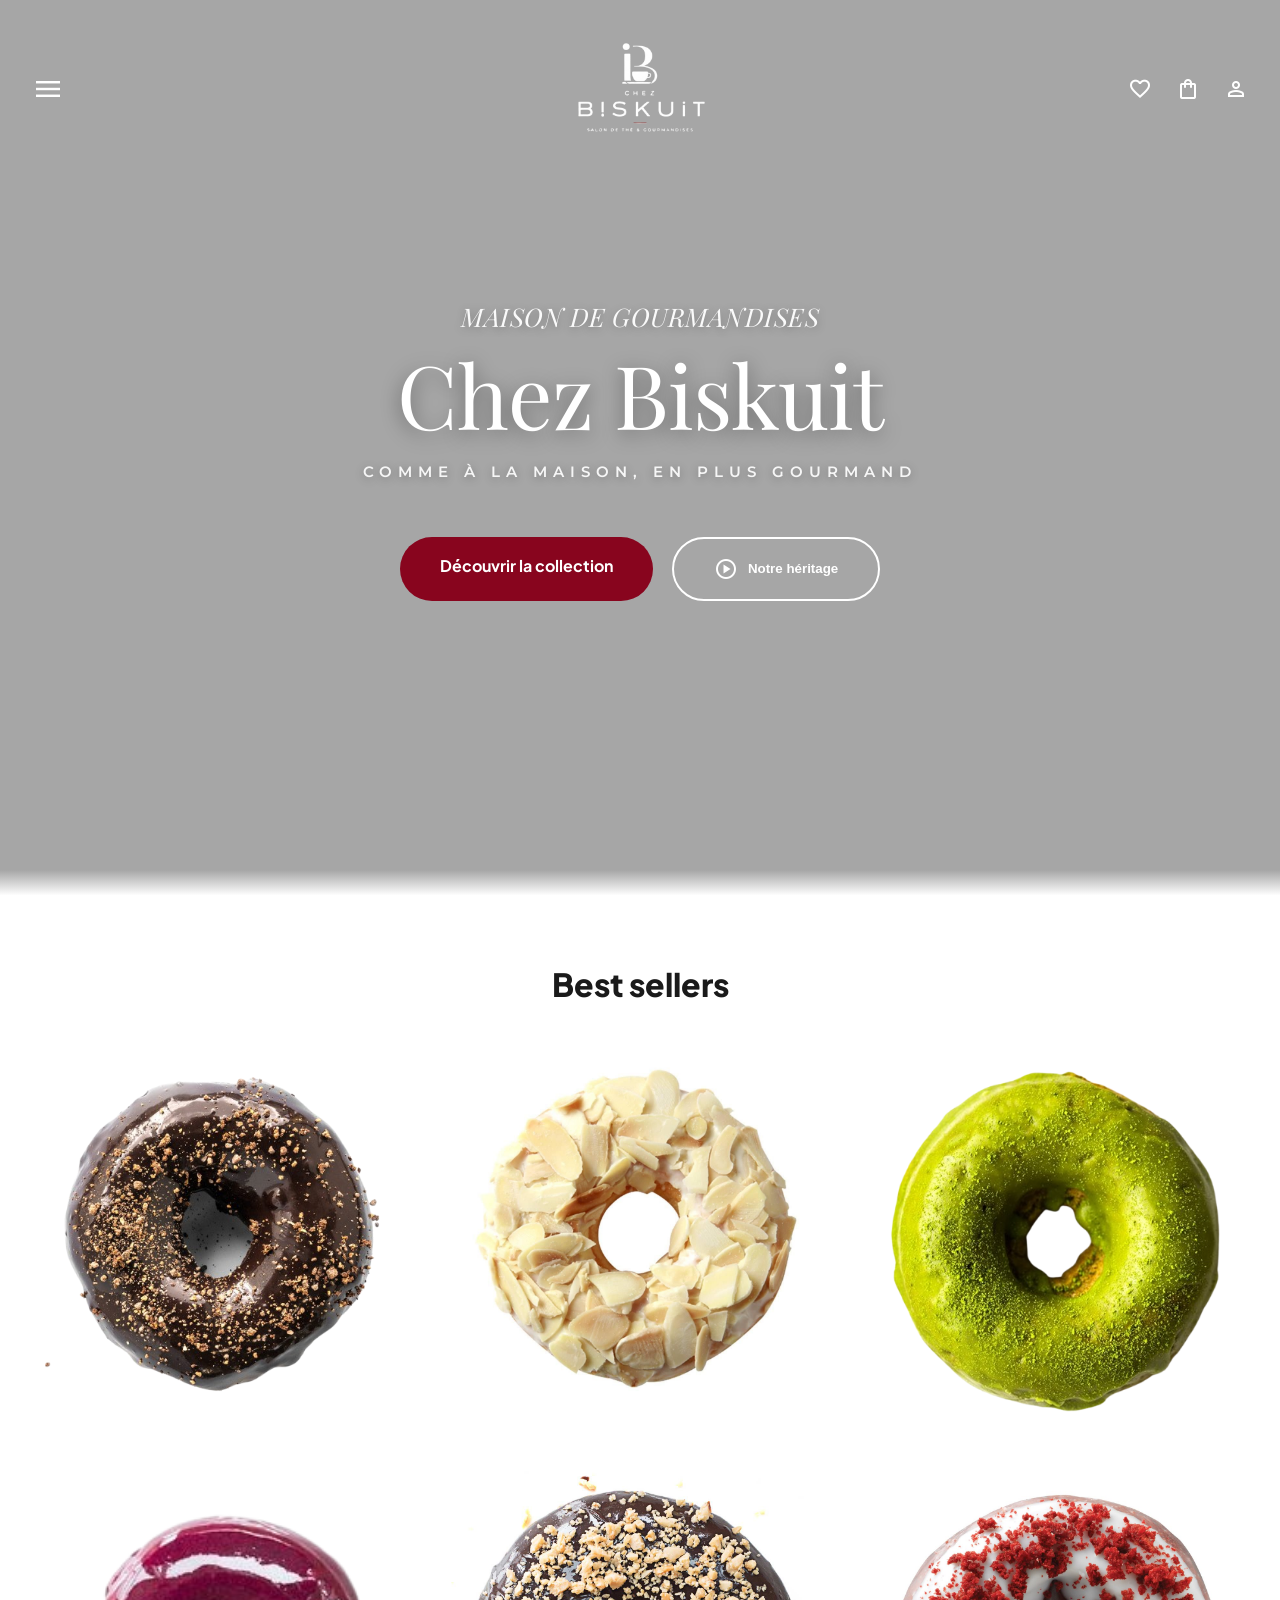
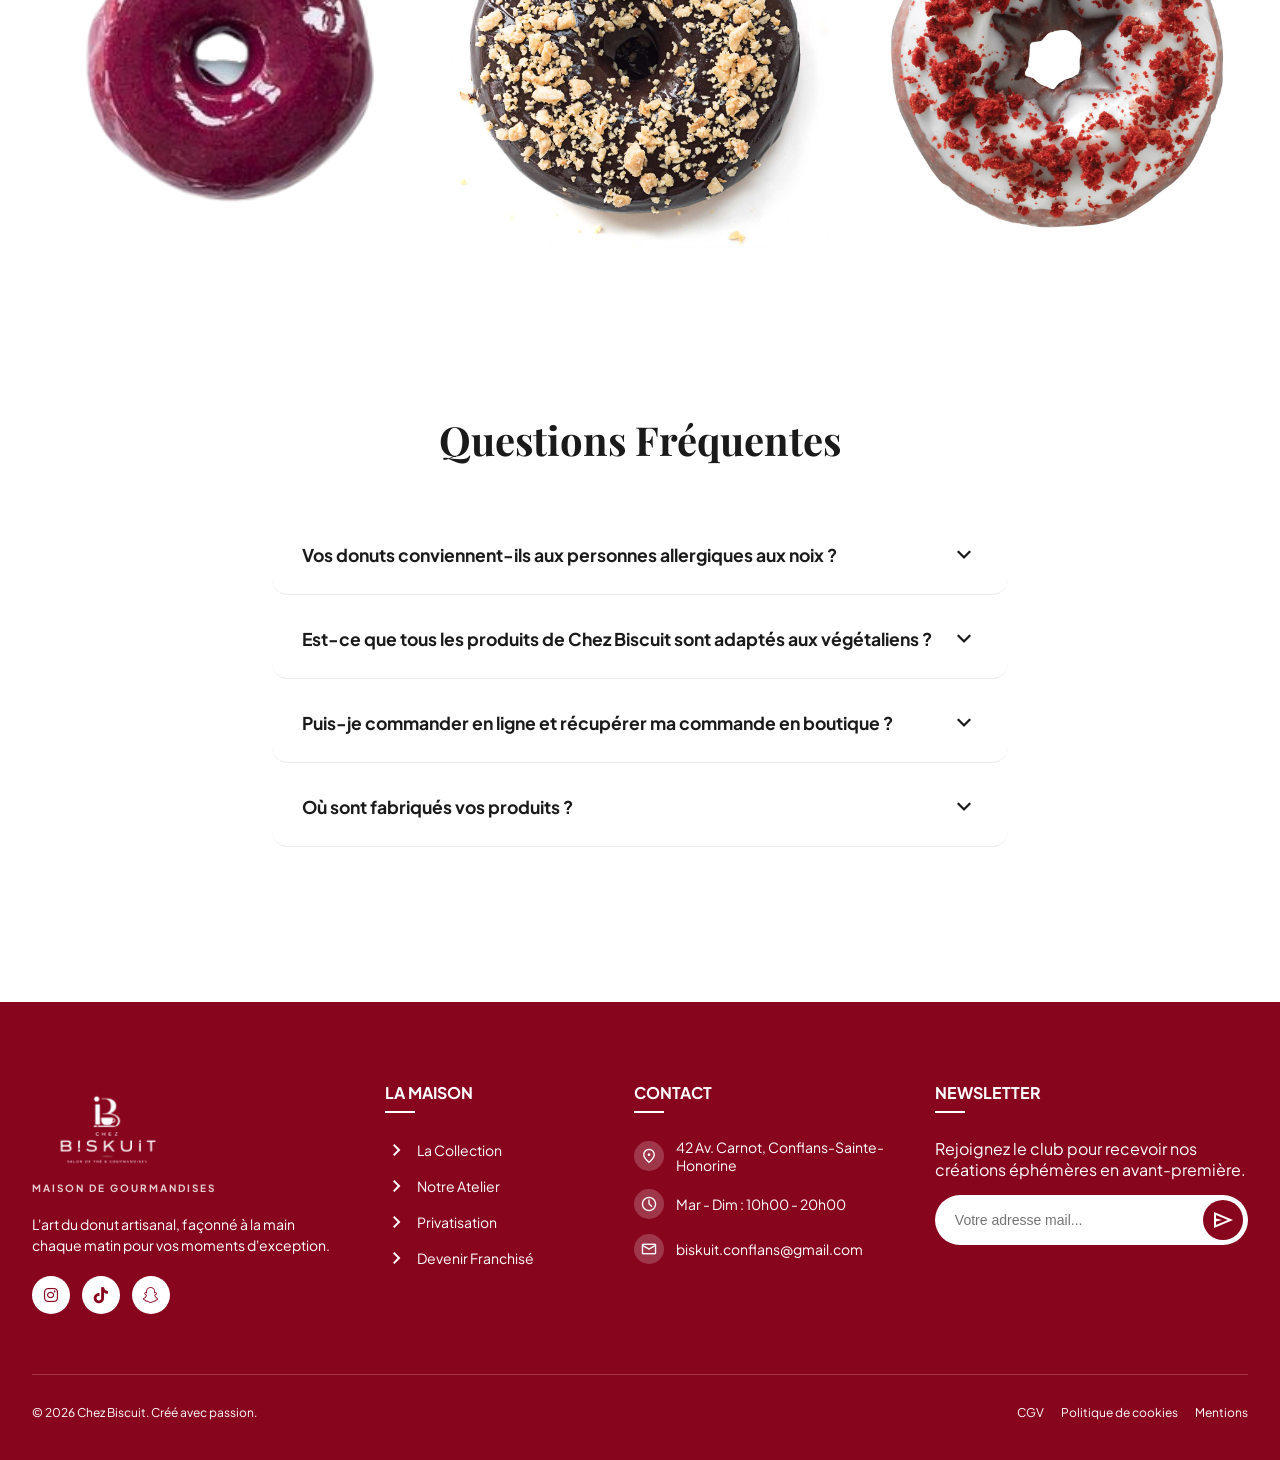
==== commit 26ac1b9a: "Add files via upload" ====
--- a/index.html
+++ b/index.html
@@ -8,600 +8,8 @@
     <link href="https://fonts.googleapis.com/css2?family=Plus+Jakarta+Sans:wght@300;400;500;600;700;800&family=Playfair+Display:ital,wght@0,400;0,700;1,400;1,700&family=Montserrat:wght@300;400;600;700&display=swap" rel="stylesheet">
     <link href="https://fonts.googleapis.com/css2?family=Material+Symbols+Outlined:wght,FILL@100..700,0..1&display=swap" rel="stylesheet"/>
     <link rel="stylesheet" href="https://cdnjs.cloudflare.com/ajax/libs/font-awesome/6.0.0/css/all.min.css"> 
-
-    <style>
-        :root {
-            --accent-pink: #88051E ; 
-            --text-dark: #1A1A1A;
-            --white: #ffffff;
-            --border-soft: rgba(0, 0, 0, 0.08);
-            --transition: all 0.4s cubic-bezier(0.16, 1, 0.3, 1);
-        }
-
-        * { margin: 0; padding: 0; box-sizing: border-box; }
-        
-        body {
-            font-family: 'Plus Jakarta Sans', sans-serif;
-            background-color: #fff;
-            color: var(--text-dark);
-            -webkit-font-smoothing: antialiased;
-        }
-
-        /* --- HEADER & VIDEO --- */
-        .hero-section {
-            position: relative;
-            height: 100vh;
-            width: 100%;
-            display: flex;
-            align-items: center; 
-            justify-content: center; 
-            overflow: hidden;
-        }
-
-        .video-bg { 
-            position: absolute; 
-            inset: 0; 
-            width: 100%; 
-            height: 100%; 
-            object-fit: cover; 
-            z-index: -1; 
-        }
-
-        .header-overlay-dark { 
-            position: absolute; 
-            inset: 0; 
-            background: rgba(0, 0, 0, 0.35); /* Un poil plus sombre pour faire ressortir le texte blanc fin */
-            z-index: 0; 
-        }
-
-        /* --- NAVBAR --- */
-        .navbar.scrolled {
-            padding: 0.8rem 0;
-            background: rgba(255, 255, 255, 0.7);
-            border-bottom: 1px solid #eee;
-        }
-
-        .nav-container {
-            max-width: 1400px;
-            margin: 0 auto;
-            display: flex;
-            justify-content: space-between;
-            align-items: center;
-            padding: 0 2rem;
-        }
-
-        .nav-left { flex: 1; }
-        .menu-trigger { cursor: pointer; font-size: 28px !important; color: var(--text-dark); transition: 0.3s;font-weight: 400; }
-        
-        .logo-center { 
-            text-align: center; 
-            color: inherit; 
-            flex: 2;
-            transition: var(--transition);
-        }
-
-        .logo-text { 
-            font-family: 'Inter', sans-serif;
-            font-weight: 800;
-            font-size: 1.6rem; 
-            letter-spacing: 2px;
-            display: block;
-            text-transform: none;
-        }
-
-        .logo-text span {
-            font-weight: 700; 
-            display: inline-block;
-        }
-        
-        .logo-subtext { font-size: 10px; letter-spacing: 4px; display: block; opacity: 0.6; font-weight: 700; margin-top: -4px; text-transform: uppercase; }
-        .nav-right { display: flex; gap: 24px; align-items: center; color: #000; flex: 1; justify-content: flex-end; }
-        
-        /* --- NAVBAR (ÉTAT INITIAL) --- */
-        .navbar {
-            padding: 1.5rem 0;
-            background: transparent; 
-            position: fixed;
-            top: 0; 
-            width: 100%; 
-            z-index: 2000;
-            transition: var(--transition);
-            color: #ffffff; 
-        }
-
-        /* --- ÉTAT AU SCROLL --- */
-        .navbar.scrolled {
-            padding: 0.8rem 0;
-            background: rgb(255, 255, 255,0.95);
-            backdrop-filter: blur(15px);
-            -webkit-backdrop-filter: blur(15px);
-            border-bottom: 1px solid transparent;
-            color: var(--text-dark); 
-        }
-
-        .navbar.scrolled .logo-center,
-        .navbar.scrolled .menu-trigger,
-        .navbar.scrolled .nav-right {
-            color: var(--text-dark);
-        }
-
-        .menu-trigger { 
-            cursor: pointer; 
-            font-size: 32px !important; 
-            color: inherit; 
-            transition: 0.3s;
-        }
-
-        .logo-center { 
-            text-align: center; 
-            color: inherit; 
-            flex: 2;
-            transition: var(--transition);
-            text-transform: uppercase;
-        }
-
-        .nav-right { 
-            display: flex; 
-            gap: 24px; 
-            align-items: center; 
-            color: inherit; 
-            flex: 1; 
-            justify-content: flex-end;
-        }
-
-        .navbar .nav-right a .material-symbols-outlined {
-            color: #ffffff;
-            transition: color 0.4s cubic-bezier(0.16, 1, 0.3, 1);
-        }
-
-        .navbar.scrolled .nav-right a .material-symbols-outlined {
-            color: var(--text-dark); 
-        }
-
-        /* --- HERO CONTENT STYLISÉ (COMME L'IMAGE) --- */
-        .hero-content { 
-            position: relative; 
-            z-index: 10; 
-            text-align: center;
-            max-width: 950px;
-            padding: 0 2rem;
-            width: 100%;
-        }
-
-        /* L'art de la haute gastronomie */
-        .hero-tagline {
-            font-family: 'Playfair Display', serif;
-            font-style: italic;
-            font-size: clamp(1.1rem, 2vw, 1.6rem);
-            color: rgba(255, 255, 255, 0.95);
-            margin-bottom: 0.8rem;
-            font-weight: 400;
-            letter-spacing: 0.5px;
-            text-shadow: 0 2px 10px rgba(0,0,0,0.3);
-        }
-
-        /* Go Food Live */
-        .hero-title { 
-            font-family: 'Playfair Display', serif;
-            font-size: clamp(2.5rem, 7vw, 5.5rem); 
-            font-weight: 400; /* Style très épuré et fin comme sur l'image */
-            color: #fff; 
-            line-height: 1.1; 
-            margin-bottom: 1.2rem;
-            letter-spacing: -1px;
-            text-shadow: 0 4px 20px rgba(0,0,0,0.4);
-        }
-
-        /* L'EXCELLENCE LIVRÉE À VOTRE PORTE */
-        .hero-subtitle { 
-            font-family: 'Montserrat', sans-serif;
-            font-size: clamp(0.75rem, 1.5vw, 0.95rem); 
-            color: #fff; 
-            max-width: 750px; 
-            margin: 0 auto 3.5rem auto; 
-            font-weight: 600;
-            letter-spacing: 6px; /* Grand espacement des lettres */
-            text-transform: uppercase;
-            opacity: 0.9;
-            text-shadow: 0 2px 10px rgba(0,0,0,0.3);
-        }
-
-        .hero-btns { display: flex; gap: 1.2rem; justify-content: center; flex-wrap: wrap; }
-        .btn-primary-solid { background: var(--accent-pink); color: white; padding: 18px 40px; border-radius: 100px; font-weight: 700; border: none; text-decoration: none; transition: 0.3s; }
-        .btn-outline-white { border: 2px solid white; color: white; padding: 18px 40px; border-radius: 100px; font-weight: 700; display: flex; align-items: center; gap: 10px; cursor: pointer; background: transparent; transition: 0.3s; }
-
-        /* --- GRID & IMAGES --- */
-        .container { max-width: 1280px; margin: 0 auto; padding: 0 2rem; }
-
-        .bakery-grid {
-            display: grid;
-            grid-template-columns: repeat(3, 1fr);
-            gap: 2.5rem;
-        }
-
-        .pastry-card {
-            background: var(--white);
-            overflow: hidden;
-            border-radius: 20px;
-            position: relative;
-            -webkit-tap-highlight-color: transparent;
-        }
-
-        .image-container {
-            background-color: #fff;
-            aspect-ratio: 1/1;
-            position: relative;
-            overflow: hidden;
-            width: 100%;
-        }
-
-        .pastry-image {
-            width: 100%;
-            height: 100%;
-            object-fit: contain;
-            display: block;
-            transition: 0.6s cubic-bezier(0.165, 0.84, 0.44, 1);
-        }
-
-        .overlay-voir-plus {
-            position: absolute;
-            top: 0; left: 0; width: 100%; height: 100%;
-            background: rgba(255, 255, 255, 0.85);
-            backdrop-filter: blur(8px);
-            -webkit-backdrop-filter: blur(8px);
-            display: flex;
-            align-items: center;
-            justify-content: center;
-            opacity: 0; 
-            visibility: hidden;
-            transition: all 0.4s ease;
-            flex-direction: column;
-            gap: 12px;
-            z-index: 5;
-        }
-
-        .overlay-voir-plus p {
-            font-weight: 700;
-            color: var(--text-dark);
-            transform: translateY(10px);
-            transition: transform 0.4s ease;
-        }
-
-        .btn-plus {
-            background: var(--text-dark);
-            color: white;
-            padding: 10px 24px;
-            border-radius: 100px;
-            font-size: 11px;
-            font-weight: 700;
-            text-transform: uppercase;
-            text-decoration: none;
-        }
-
-        .pastry-card:hover .overlay-voir-plus,
-        .pastry-card:active .overlay-voir-plus {
-            opacity: 1;
-            visibility: visible;
-        }
-        
-        .pastry-card:hover .overlay-voir-plus p {
-            transform: translateY(0);
-        }
-
-        .pastry-card:hover .pastry-image {
-            transform: scale(1.1);
-        }
-
-        /* --- MOBILE DRAWER --- */
-        .mobile-nav-card {
-            position: fixed;
-            top: 85px; left: 20px;
-            width: 260px;
-            background: white;
-            border-radius: 24px;
-            box-shadow: 0 20px 40px rgba(0,0,0,0.1);
-            z-index: 3000;
-            padding: 12px;
-            opacity: 0;
-            visibility: hidden;
-            transform: translateY(-10px);
-            transition: var(--transition);
-        }
-        .mobile-nav-card.active { opacity: 1; visibility: visible; transform: translateY(0); }
-        .card-link { text-decoration: none; color: var(--text-dark); font-weight: 600; padding: 12px 16px; border-radius: 16px; display: flex; align-items: center; gap: 12px; }
-
-        /* --- MEDIA QUERIES --- */
-        @media (max-width: 1024px) {
-            .bakery-grid { grid-template-columns: repeat(2, 1fr); }
-        }
-
-        @media (max-width: 768px) {
-            .nav-container { padding: 0 1.2rem; }
-            .bakery-grid { grid-template-columns: 1fr; }
-            .desktop-only { display: none !important; }
-            .overlay-voir-plus { opacity: 0; visibility: hidden; }
-        }
-
-        /* --- SECTION FAQ EN ENTIER --- */
-        .faq-section {
-            padding: 100px 0;
-            background-color: #fff; 
-        }
-
-        .container-small {
-            max-width: 800px;
-            margin: 0 auto;
-            padding: 0 2rem;
-        }
-
-        .faq-section h2.serif {
-            text-align: center;
-            margin-bottom: 50px;
-            font-family: 'Playfair Display', serif;
-            font-size: 2.5rem;
-            font-weight: 700;
-            color: var(--text-dark);
-        }
-
-        .faq-item {
-            background-color: #ffffff;
-            border-bottom:  1px solid var(--border-soft);
-            border-radius: 16px; 
-            margin-bottom: 5px;
-            overflow: hidden;
-            transition: all 0.3s ease;
-        }
-
-        .faq-item:hover {
-            border-color: var(--border-soft); 
-            box-shadow: 0 10px 20px rgba(0,0,0,0.05);
-        }
-
-        .faq-question {
-            width: 100%;
-            display: flex;
-            justify-content: space-between;
-            align-items: center;
-            padding: 25px 30px;
-            background: none;
-            border: none;
-            font-size: 1.1rem;
-            font-weight: 700;
-            color: var(--text-dark);
-            text-align: left;
-            cursor: pointer;
-            font-family: 'Plus Jakarta Sans', sans-serif;
-            transition: color 0.3s ease;
-        }
-
-        .faq-question .material-symbols-outlined {
-            color: #1A1A1A;
-            transition: transform 0.4s cubic-bezier(0.16, 1, 0.3, 1);
-            font-size: 28px;
-        }
-
-        .faq-item.active {
-            border-color: var(--border-soft);
-        }
-
-        .faq-item.active .faq-question {
-            color: #1A1A1A;
-        }
-
-        .faq-item.active .material-symbols-outlined {
-            transform: rotate(180deg); 
-        }
-
-        .faq-answer {
-            max-height: 0; 
-            overflow: hidden;
-            transition: all 0.5s cubic-bezier(0, 1, 0, 1); 
-            background-color: #fff;
-        }
-
-        .faq-answer p {
-            padding: 0 30px 30px 30px;
-            font-size: 1rem;
-            line-height: 1.6;
-            color: #000;
-        }
-
-        .faq-item.active .faq-answer {
-            max-height: 500px; 
-            transition: all 0.5s cubic-bezier(1, 0, 1, 0);
-        }
-
-        @media (max-width: 768px) {
-            .faq-section { padding: 60px 0; }
-            .faq-section h2.serif { font-size: 2rem; }
-            .faq-question { padding: 20px; font-size: 1rem; }
-            .faq-answer p { padding: 0 20px 20px 20px; font-size: 0.95rem; }
-        }
-
-        /* --- FOOTER RESPONSIVE OPTIMISÉ --- */
-        .site-footer {
-            background-color: #88051E ; 
-            color: #ffffff;
-            padding: 80px 0 40px;
-            font-family: 'Plus Jakarta Sans', sans-serif;
-            margin-top: 50px;
-        }
-
-        .footer-grid {
-            display: grid;
-            grid-template-columns: 1.2fr 0.8fr 1fr 1.2fr;
-            gap: 40px;
-            align-items: start;
-            margin-bottom: 60px;
-        }
-
-        .footer-logo .logo-text {
-            font-size: 1.8rem;
-            font-weight: 800;
-            letter-spacing: -1px;
-            display: block;
-            color: #fff;
-        }
-
-        .footer-logo .logo-subtext {
-            font-size: 10px;
-            letter-spacing: 2px;
-            opacity: 0.8;
-            color: #fff;
-            text-transform: uppercase;
-        }
-
-        .footer-tagline {
-            font-size: 14px;
-            margin: 20px 0;
-            line-height: 1.5;
-            max-width: 300px;
-        }
-
-        .footer-heading {
-            font-size: 16px;
-            font-weight: 700;
-            margin-bottom: 25px;
-            position: relative;
-            padding-bottom: 10px;
-            color: #fff;
-            text-transform: uppercase;
-        }
-
-        .footer-heading::after {
-            content: '';
-            position: absolute;
-            left: 0;
-            bottom: 0;
-            width: 30px;
-            height: 2px;
-            background: #fff;
-        }
-
-        .footer-links { list-style: none; padding: 0; }
-        .footer-links li { margin-bottom: 12px; }
-        .footer-links a { 
-            color: #fff; 
-            text-decoration: none; 
-            font-size: 14px; 
-            display: flex; 
-            align-items: center; 
-            gap: 8px; 
-            transition: 0.3s;
-        }
-        .footer-links a:hover { opacity: 0.7; transform: translateX(5px); }
-
-        .info-item { display: flex; align-items: center; gap: 12px; margin-bottom: 15px; font-size: 14px; }
-        .info-item span { background: rgba(255,255,255,0.2); padding: 6px; border-radius: 50%; font-size: 18px; }
-
-        .newsletter-group {
-            display: flex;
-            background: #fff;
-            border-radius: 50px;
-            padding: 5px;
-            margin-top: 15px;
-            max-width: 100%;
-        }
-        .news-input {
-            flex: 1;
-            border: none;
-            padding: 10px 15px;
-            border-radius: 50px;
-            outline: none;
-            font-size: 14px;
-            width: 100%;
-        }
-        .news-btn {
-            background: #88051E ;
-            color: #fff;
-            border: none;
-            width: 40px;
-            height: 40px;
-            border-radius: 50%;
-            cursor: pointer;
-            display: flex;
-            align-items: center;
-            justify-content: center;
-            transition: 0.3s;
-        }
-        .news-btn:hover { background: #1A1A1A; }
-
-        .footer-socials { display: flex; gap: 12px; margin-top: 20px; }
-        .social-link {
-            width: 38px;
-            height: 38px;
-            background: #fff;
-            color: #88051E  !important;
-            border-radius: 50%;
-            display: flex;
-            align-items: center;
-            justify-content: center;
-            text-decoration: none;
-            transition: 0.3s;
-        }
-        .social-link:hover { transform: translateY(-3px); background: #1A1A1A; color: #fff !important; }
-
-        .footer-bottom {
-            border-top: 1px solid rgba(255,255,255,0.2);
-            padding-top: 30px;
-            display: flex;
-            justify-content: space-between;
-            align-items: center;
-            font-size: 12px;
-        }
-        .footer-legal a { color: #fff; text-decoration: none; margin-left: 15px; }
-
-        @media (max-width: 1024px) {
-            .footer-grid { grid-template-columns: 1fr 1fr; gap: 50px; }
-        }
-
-        @media (max-width: 768px) {
-            .site-footer { padding: 60px 0 30px; }
-            .footer-grid { grid-template-columns: 1fr; text-align: center; gap: 40px; }
-            .footer-tagline { margin: 20px auto; }
-            .footer-heading::after { left: 50%; transform: translateX(-50%); }
-            .footer-links a, .info-item, .footer-socials { justify-content: center; }
-            .newsletter-group { max-width: 350px; margin: 15px auto; }
-            .footer-bottom { flex-direction: column; gap: 20px; text-align: center; }
-            .footer-legal a { margin: 0 10px; }
-        }
-
-        /* --- STYLE LOGO IMAGE --- */
-        .logo-img {
-            height: 100px; 
-            width: 350px;
-            transition: all 0.4s ease; 
-            display: block;
-            margin: 0 auto;
-            object-fit: cover; 
-        }
-
-        .navbar.scrolled .logo-img {
-            height: 80px; 
-            width: 270px;
-        }
-
-        .navbar .logo-dark { display: none; }
-        .navbar .logo-light { display: block; }
-        .navbar.scrolled .logo-light { display: none; }
-        .navbar.scrolled .logo-dark { display: block; }
-
-        @media (max-width: 768px) {
-            .logo-img { height: 60px; }
-            .navbar.scrolled .logo-img { height: 40px; }
-        }
-
-        .fade-overlay {
-            position: absolute;
-            bottom: 0;
-            left: 0;
-            width: 100%;
-            height: 30px; 
-            background: linear-gradient(to top, rgba(255,255,255,1) 15%, rgba(255,255,255,0) 100%);
-            pointer-events: none; 
-            z-index: 15; 
-        }
-    </style>
+    <link rel="stylesheet" href="index.css">
+
 </head>
 <body>
 
@@ -855,103 +263,7 @@
     </div>
 </footer>
 
-<script>
-    document.addEventListener('DOMContentLoaded', () => {
-        const navbar = document.getElementById('mainNavbar');
-        const openBtn = document.getElementById('openBtn');
-        const drawer = document.getElementById('mobileDrawer');
-
-        window.addEventListener('scroll', () => {
-            if (window.scrollY > 50) {
-                navbar.classList.add('scrolled');
-            } else {
-                navbar.classList.remove('scrolled');
-            }
-        });
-
-        openBtn.onclick = (e) => {
-            e.stopPropagation();
-            drawer.classList.toggle('active');
-            openBtn.innerText = drawer.classList.contains('active') ? 'close' : 'menu';
-        };
-
-        document.addEventListener('click', (e) => {
-            if (!drawer.contains(e.target) && e.target !== openBtn) {
-                drawer.classList.remove('active');
-                openBtn.innerText = 'menu';
-            }
-        });
-    });
-
-    const faqItems = document.querySelectorAll('.faq-item');
-    faqItems.forEach(item => {
-        const question = item.querySelector('.faq-question');
-        question.addEventListener('click', () => {
-            const isActive = item.classList.contains('active');
-            faqItems.forEach(i => i.classList.remove('active')); 
-            if (!isActive) item.classList.add('active'); 
-        });
-    });
-
-    document.addEventListener('DOMContentLoaded', () => {
-        const chatbotToggler = document.querySelector(".chatbot-toggler");
-        const iconChat = document.querySelector(".icon-chat");
-        const iconClose = document.querySelector(".icon-close");
-        const chatInput = document.querySelector(".chat-input textarea");
-        const sendChatBtn = document.querySelector("#send-btn");
-        const chatbox = document.querySelector(".chatbox");
-
-        if(chatbotToggler) {
-            chatbotToggler.addEventListener("click", () => {
-                document.body.classList.toggle("show-chatbot");
-                if (document.body.classList.contains("show-chatbot")) {
-                    iconChat.style.display = "none";
-                    iconClose.style.display = "block";
-                } else {
-                    iconChat.style.display = "block";
-                    iconClose.style.display = "none";
-                }
-            });
-        }
-
-        const createChatLi = (message, className) => {
-            const chatLi = document.createElement("li");
-            chatLi.classList.add("chat", className);
-            chatLi.innerHTML = `<p>${message}</p>`;
-            return chatLi;
-        }
-
-        const handleChat = () => {
-            const userMessage = chatInput.value.trim();
-            if(!userMessage) return;
-            chatInput.value = "";
-
-            chatbox.appendChild(createChatLi(userMessage, "outgoing"));
-            chatbox.scrollTo(0, chatbox.scrollHeight);
-
-            setTimeout(() => {
-                const incomingChatLi = createChatLi("Je prépare votre réponse... ✨", "incoming");
-                chatbox.appendChild(incomingChatLi);
-                chatbox.scrollTo(0, chatbox.scrollHeight);
-
-                setTimeout(() => {
-                    incomingChatLi.querySelector("p").textContent = "C'est noté ! Un de nos chefs pâtissiers va vous répondre d'ici quelques instants. En attendant, nos donuts Mms sont en promotion ! 🍩";
-                    chatbox.scrollTo(0, chatbox.scrollHeight);
-                }, 1000);
-            }, 500);
-        }
-
-        if(sendChatBtn) sendChatBtn.addEventListener("click", handleChat);
-        if(chatInput) {
-            chatInput.addEventListener("keydown", (e) => {
-                if(e.key === "Enter" && !e.shiftKey) {
-                    e.preventDefault();
-                    handleChat();
-                }
-            });
-        }
-    });
-</script>
-
+
+<script src="index.js"></script>
 </body>
 </html>
--- a/index.css
+++ b/index.css
@@ -0,0 +1,591 @@
+        :root {
+            --accent-pink: #88051E ; 
+            --text-dark: #1A1A1A;
+            --white: #ffffff;
+            --border-soft: rgba(0, 0, 0, 0.08);
+            --transition: all 0.4s cubic-bezier(0.16, 1, 0.3, 1);
+        }
+
+        * { margin: 0; padding: 0; box-sizing: border-box; }
+        
+        body {
+            font-family: 'Plus Jakarta Sans', sans-serif;
+            background-color: #fff;
+            color: var(--text-dark);
+            -webkit-font-smoothing: antialiased;
+        }
+
+        /* --- HEADER & VIDEO --- */
+        .hero-section {
+            position: relative;
+            height: 100vh;
+            width: 100%;
+            display: flex;
+            align-items: center; 
+            justify-content: center; 
+            overflow: hidden;
+        }
+
+        .video-bg { 
+            position: absolute; 
+            inset: 0; 
+            width: 100%; 
+            height: 100%; 
+            object-fit: cover; 
+            z-index: -1; 
+        }
+
+        .header-overlay-dark { 
+            position: absolute; 
+            inset: 0; 
+            background: rgba(0, 0, 0, 0.35); /* Un poil plus sombre pour faire ressortir le texte blanc fin */
+            z-index: 0; 
+        }
+
+        /* --- NAVBAR --- */
+        .navbar.scrolled {
+            padding: 0.8rem 0;
+            background: rgba(255, 255, 255, 0.7);
+            border-bottom: 1px solid #eee;
+        }
+
+        .nav-container {
+            max-width: 1400px;
+            margin: 0 auto;
+            display: flex;
+            justify-content: space-between;
+            align-items: center;
+            padding: 0 2rem;
+        }
+
+        .nav-left { flex: 1; }
+        .menu-trigger { cursor: pointer; font-size: 28px !important; color: var(--text-dark); transition: 0.3s;font-weight: 400; }
+        
+        .logo-center { 
+            text-align: center; 
+            color: inherit; 
+            flex: 2;
+            transition: var(--transition);
+        }
+
+        .logo-text { 
+            font-family: 'Inter', sans-serif;
+            font-weight: 800;
+            font-size: 1.6rem; 
+            letter-spacing: 2px;
+            display: block;
+            text-transform: none;
+        }
+
+        .logo-text span {
+            font-weight: 700; 
+            display: inline-block;
+        }
+        
+        .logo-subtext { font-size: 10px; letter-spacing: 4px; display: block; opacity: 0.6; font-weight: 700; margin-top: -4px; text-transform: uppercase; }
+        .nav-right { display: flex; gap: 24px; align-items: center; color: #000; flex: 1; justify-content: flex-end; }
+        
+        /* --- NAVBAR (ÉTAT INITIAL) --- */
+        .navbar {
+            padding: 1.5rem 0;
+            background: transparent; 
+            position: fixed;
+            top: 0; 
+            width: 100%; 
+            z-index: 2000;
+            transition: var(--transition);
+            color: #ffffff; 
+        }
+
+        /* --- ÉTAT AU SCROLL --- */
+        .navbar.scrolled {
+            padding: 0.8rem 0;
+            background: rgb(255, 255, 255,0.95);
+            backdrop-filter: blur(15px);
+            -webkit-backdrop-filter: blur(15px);
+            border-bottom: 1px solid transparent;
+            color: var(--text-dark); 
+        }
+
+        .navbar.scrolled .logo-center,
+        .navbar.scrolled .menu-trigger,
+        .navbar.scrolled .nav-right {
+            color: var(--text-dark);
+        }
+
+        .menu-trigger { 
+            cursor: pointer; 
+            font-size: 32px !important; 
+            color: inherit; 
+            transition: 0.3s;
+        }
+
+        .logo-center { 
+            text-align: center; 
+            color: inherit; 
+            flex: 2;
+            transition: var(--transition);
+            text-transform: uppercase;
+        }
+
+        .nav-right { 
+            display: flex; 
+            gap: 24px; 
+            align-items: center; 
+            color: inherit; 
+            flex: 1; 
+            justify-content: flex-end;
+        }
+
+        .navbar .nav-right a .material-symbols-outlined {
+            color: #ffffff;
+            transition: color 0.4s cubic-bezier(0.16, 1, 0.3, 1);
+        }
+
+        .navbar.scrolled .nav-right a .material-symbols-outlined {
+            color: var(--text-dark); 
+        }
+
+        /* --- HERO CONTENT STYLISÉ (COMME L'IMAGE) --- */
+        .hero-content { 
+            position: relative; 
+            z-index: 10; 
+            text-align: center;
+            max-width: 950px;
+            padding: 0 2rem;
+            width: 100%;
+        }
+
+        /* L'art de la haute gastronomie */
+        .hero-tagline {
+            font-family: 'Playfair Display', serif;
+            font-style: italic;
+            font-size: clamp(1.1rem, 2vw, 1.6rem);
+            color: rgba(255, 255, 255, 0.95);
+            margin-bottom: 0.8rem;
+            font-weight: 400;
+            letter-spacing: 0.5px;
+            text-shadow: 0 2px 10px rgba(0,0,0,0.3);
+        }
+
+        /* Go Food Live */
+        .hero-title { 
+            font-family: 'Playfair Display', serif;
+            font-size: clamp(2.5rem, 7vw, 5.5rem); 
+            font-weight: 400; /* Style très épuré et fin comme sur l'image */
+            color: #fff; 
+            line-height: 1.1; 
+            margin-bottom: 1.2rem;
+            letter-spacing: -1px;
+            text-shadow: 0 4px 20px rgba(0,0,0,0.4);
+        }
+
+        /* L'EXCELLENCE LIVRÉE À VOTRE PORTE */
+        .hero-subtitle { 
+            font-family: 'Montserrat', sans-serif;
+            font-size: clamp(0.75rem, 1.5vw, 0.95rem); 
+            color: #fff; 
+            max-width: 750px; 
+            margin: 0 auto 3.5rem auto; 
+            font-weight: 600;
+            letter-spacing: 6px; /* Grand espacement des lettres */
+            text-transform: uppercase;
+            opacity: 0.9;
+            text-shadow: 0 2px 10px rgba(0,0,0,0.3);
+        }
+
+        .hero-btns { display: flex; gap: 1.2rem; justify-content: center; flex-wrap: wrap; }
+        .btn-primary-solid { background: var(--accent-pink); color: white; padding: 18px 40px; border-radius: 100px; font-weight: 700; border: none; text-decoration: none; transition: 0.3s; }
+        .btn-outline-white { border: 2px solid white; color: white; padding: 18px 40px; border-radius: 100px; font-weight: 700; display: flex; align-items: center; gap: 10px; cursor: pointer; background: transparent; transition: 0.3s; }
+
+        /* --- GRID & IMAGES --- */
+        .container { max-width: 1280px; margin: 0 auto; padding: 0 2rem; }
+
+        .bakery-grid {
+            display: grid;
+            grid-template-columns: repeat(3, 1fr);
+            gap: 2.5rem;
+        }
+
+        .pastry-card {
+            background: var(--white);
+            overflow: hidden;
+            border-radius: 20px;
+            position: relative;
+            -webkit-tap-highlight-color: transparent;
+        }
+
+        .image-container {
+            background-color: #fff;
+            aspect-ratio: 1/1;
+            position: relative;
+            overflow: hidden;
+            width: 100%;
+        }
+
+        .pastry-image {
+            width: 100%;
+            height: 100%;
+            object-fit: contain;
+            display: block;
+            transition: 0.6s cubic-bezier(0.165, 0.84, 0.44, 1);
+        }
+
+        .overlay-voir-plus {
+            position: absolute;
+            top: 0; left: 0; width: 100%; height: 100%;
+            background: rgba(255, 255, 255, 0.85);
+            backdrop-filter: blur(8px);
+            -webkit-backdrop-filter: blur(8px);
+            display: flex;
+            align-items: center;
+            justify-content: center;
+            opacity: 0; 
+            visibility: hidden;
+            transition: all 0.4s ease;
+            flex-direction: column;
+            gap: 12px;
+            z-index: 5;
+        }
+
+        .overlay-voir-plus p {
+            font-weight: 700;
+            color: var(--text-dark);
+            transform: translateY(10px);
+            transition: transform 0.4s ease;
+        }
+
+        .btn-plus {
+            background: var(--text-dark);
+            color: white;
+            padding: 10px 24px;
+            border-radius: 100px;
+            font-size: 11px;
+            font-weight: 700;
+            text-transform: uppercase;
+            text-decoration: none;
+        }
+
+        .pastry-card:hover .overlay-voir-plus,
+        .pastry-card:active .overlay-voir-plus {
+            opacity: 1;
+            visibility: visible;
+        }
+        
+        .pastry-card:hover .overlay-voir-plus p {
+            transform: translateY(0);
+        }
+
+        .pastry-card:hover .pastry-image {
+            transform: scale(1.1);
+        }
+
+        /* --- MOBILE DRAWER --- */
+        .mobile-nav-card {
+            position: fixed;
+            top: 85px; left: 20px;
+            width: 260px;
+            background: white;
+            border-radius: 24px;
+            box-shadow: 0 20px 40px rgba(0,0,0,0.1);
+            z-index: 3000;
+            padding: 12px;
+            opacity: 0;
+            visibility: hidden;
+            transform: translateY(-10px);
+            transition: var(--transition);
+        }
+        .mobile-nav-card.active { opacity: 1; visibility: visible; transform: translateY(0); }
+        .card-link { text-decoration: none; color: var(--text-dark); font-weight: 600; padding: 12px 16px; border-radius: 16px; display: flex; align-items: center; gap: 12px; }
+
+        /* --- MEDIA QUERIES --- */
+        @media (max-width: 1024px) {
+            .bakery-grid { grid-template-columns: repeat(2, 1fr); }
+        }
+
+        @media (max-width: 768px) {
+            .nav-container { padding: 0 1.2rem; }
+            .bakery-grid { grid-template-columns: 1fr; }
+            .desktop-only { display: none !important; }
+            .overlay-voir-plus { opacity: 0; visibility: hidden; }
+        }
+
+        /* --- SECTION FAQ EN ENTIER --- */
+        .faq-section {
+            padding: 100px 0;
+            background-color: #fff; 
+        }
+
+        .container-small {
+            max-width: 800px;
+            margin: 0 auto;
+            padding: 0 2rem;
+        }
+
+        .faq-section h2.serif {
+            text-align: center;
+            margin-bottom: 50px;
+            font-family: 'Playfair Display', serif;
+            font-size: 2.5rem;
+            font-weight: 700;
+            color: var(--text-dark);
+        }
+
+        .faq-item {
+            background-color: #ffffff;
+            border-bottom:  1px solid var(--border-soft);
+            border-radius: 16px; 
+            margin-bottom: 5px;
+            overflow: hidden;
+            transition: all 0.3s ease;
+        }
+
+        .faq-item:hover {
+            border-color: var(--border-soft); 
+            box-shadow: 0 10px 20px rgba(0,0,0,0.05);
+        }
+
+        .faq-question {
+            width: 100%;
+            display: flex;
+            justify-content: space-between;
+            align-items: center;
+            padding: 25px 30px;
+            background: none;
+            border: none;
+            font-size: 1.1rem;
+            font-weight: 700;
+            color: var(--text-dark);
+            text-align: left;
+            cursor: pointer;
+            font-family: 'Plus Jakarta Sans', sans-serif;
+            transition: color 0.3s ease;
+        }
+
+        .faq-question .material-symbols-outlined {
+            color: #1A1A1A;
+            transition: transform 0.4s cubic-bezier(0.16, 1, 0.3, 1);
+            font-size: 28px;
+        }
+
+        .faq-item.active {
+            border-color: var(--border-soft);
+        }
+
+        .faq-item.active .faq-question {
+            color: #1A1A1A;
+        }
+
+        .faq-item.active .material-symbols-outlined {
+            transform: rotate(180deg); 
+        }
+
+        .faq-answer {
+            max-height: 0; 
+            overflow: hidden;
+            transition: all 0.5s cubic-bezier(0, 1, 0, 1); 
+            background-color: #fff;
+        }
+
+        .faq-answer p {
+            padding: 0 30px 30px 30px;
+            font-size: 1rem;
+            line-height: 1.6;
+            color: #000;
+        }
+
+        .faq-item.active .faq-answer {
+            max-height: 500px; 
+            transition: all 0.5s cubic-bezier(1, 0, 1, 0);
+        }
+
+        @media (max-width: 768px) {
+            .faq-section { padding: 60px 0; }
+            .faq-section h2.serif { font-size: 2rem; }
+            .faq-question { padding: 20px; font-size: 1rem; }
+            .faq-answer p { padding: 0 20px 20px 20px; font-size: 0.95rem; }
+        }
+
+        /* --- FOOTER RESPONSIVE OPTIMISÉ --- */
+        .site-footer {
+            background-color: #88051E ; 
+            color: #ffffff;
+            padding: 80px 0 40px;
+            font-family: 'Plus Jakarta Sans', sans-serif;
+            margin-top: 50px;
+        }
+
+        .footer-grid {
+            display: grid;
+            grid-template-columns: 1.2fr 0.8fr 1fr 1.2fr;
+            gap: 40px;
+            align-items: start;
+            margin-bottom: 60px;
+        }
+
+        .footer-logo .logo-text {
+            font-size: 1.8rem;
+            font-weight: 800;
+            letter-spacing: -1px;
+            display: block;
+            color: #fff;
+        }
+
+        .footer-logo .logo-subtext {
+            font-size: 10px;
+            letter-spacing: 2px;
+            opacity: 0.8;
+            color: #fff;
+            text-transform: uppercase;
+        }
+
+        .footer-tagline {
+            font-size: 14px;
+            margin: 20px 0;
+            line-height: 1.5;
+            max-width: 300px;
+        }
+
+        .footer-heading {
+            font-size: 16px;
+            font-weight: 700;
+            margin-bottom: 25px;
+            position: relative;
+            padding-bottom: 10px;
+            color: #fff;
+            text-transform: uppercase;
+        }
+
+        .footer-heading::after {
+            content: '';
+            position: absolute;
+            left: 0;
+            bottom: 0;
+            width: 30px;
+            height: 2px;
+            background: #fff;
+        }
+
+        .footer-links { list-style: none; padding: 0; }
+        .footer-links li { margin-bottom: 12px; }
+        .footer-links a { 
+            color: #fff; 
+            text-decoration: none; 
+            font-size: 14px; 
+            display: flex; 
+            align-items: center; 
+            gap: 8px; 
+            transition: 0.3s;
+        }
+        .footer-links a:hover { opacity: 0.7; transform: translateX(5px); }
+
+        .info-item { display: flex; align-items: center; gap: 12px; margin-bottom: 15px; font-size: 14px; }
+        .info-item span { background: rgba(255,255,255,0.2); padding: 6px; border-radius: 50%; font-size: 18px; }
+
+        .newsletter-group {
+            display: flex;
+            background: #fff;
+            border-radius: 50px;
+            padding: 5px;
+            margin-top: 15px;
+            max-width: 100%;
+        }
+        .news-input {
+            flex: 1;
+            border: none;
+            padding: 10px 15px;
+            border-radius: 50px;
+            outline: none;
+            font-size: 14px;
+            width: 100%;
+        }
+        .news-btn {
+            background: #88051E ;
+            color: #fff;
+            border: none;
+            width: 40px;
+            height: 40px;
+            border-radius: 50%;
+            cursor: pointer;
+            display: flex;
+            align-items: center;
+            justify-content: center;
+            transition: 0.3s;
+        }
+        .news-btn:hover { background: #1A1A1A; }
+
+        .footer-socials { display: flex; gap: 12px; margin-top: 20px; }
+        .social-link {
+            width: 38px;
+            height: 38px;
+            background: #fff;
+            color: #88051E  !important;
+            border-radius: 50%;
+            display: flex;
+            align-items: center;
+            justify-content: center;
+            text-decoration: none;
+            transition: 0.3s;
+        }
+        .social-link:hover { transform: translateY(-3px); background: #1A1A1A; color: #fff !important; }
+
+        .footer-bottom {
+            border-top: 1px solid rgba(255,255,255,0.2);
+            padding-top: 30px;
+            display: flex;
+            justify-content: space-between;
+            align-items: center;
+            font-size: 12px;
+        }
+        .footer-legal a { color: #fff; text-decoration: none; margin-left: 15px; }
+
+        @media (max-width: 1024px) {
+            .footer-grid { grid-template-columns: 1fr 1fr; gap: 50px; }
+        }
+
+        @media (max-width: 768px) {
+            .site-footer { padding: 60px 0 30px; }
+            .footer-grid { grid-template-columns: 1fr; text-align: center; gap: 40px; }
+            .footer-tagline { margin: 20px auto; }
+            .footer-heading::after { left: 50%; transform: translateX(-50%); }
+            .footer-links a, .info-item, .footer-socials { justify-content: center; }
+            .newsletter-group { max-width: 350px; margin: 15px auto; }
+            .footer-bottom { flex-direction: column; gap: 20px; text-align: center; }
+            .footer-legal a { margin: 0 10px; }
+        }
+
+        /* --- STYLE LOGO IMAGE --- */
+        .logo-img {
+            height: 100px; 
+            width: 350px;
+            transition: all 0.4s ease; 
+            display: block;
+            margin: 0 auto;
+            object-fit: cover; 
+        }
+
+        .navbar.scrolled .logo-img {
+            height: 80px; 
+            width: 270px;
+        }
+
+        .navbar .logo-dark { display: none; }
+        .navbar .logo-light { display: block; }
+        .navbar.scrolled .logo-light { display: none; }
+        .navbar.scrolled .logo-dark { display: block; }
+
+        @media (max-width: 768px) {
+            .logo-img { height: 60px; }
+            .navbar.scrolled .logo-img { height: 40px; }
+        }
+
+        .fade-overlay {
+            position: absolute;
+            bottom: 0;
+            left: 0;
+            width: 100%;
+            height: 30px; 
+            background: linear-gradient(to top, rgba(255,255,255,1) 15%, rgba(255,255,255,0) 100%);
+            pointer-events: none; 
+            z-index: 15; 
+        }
